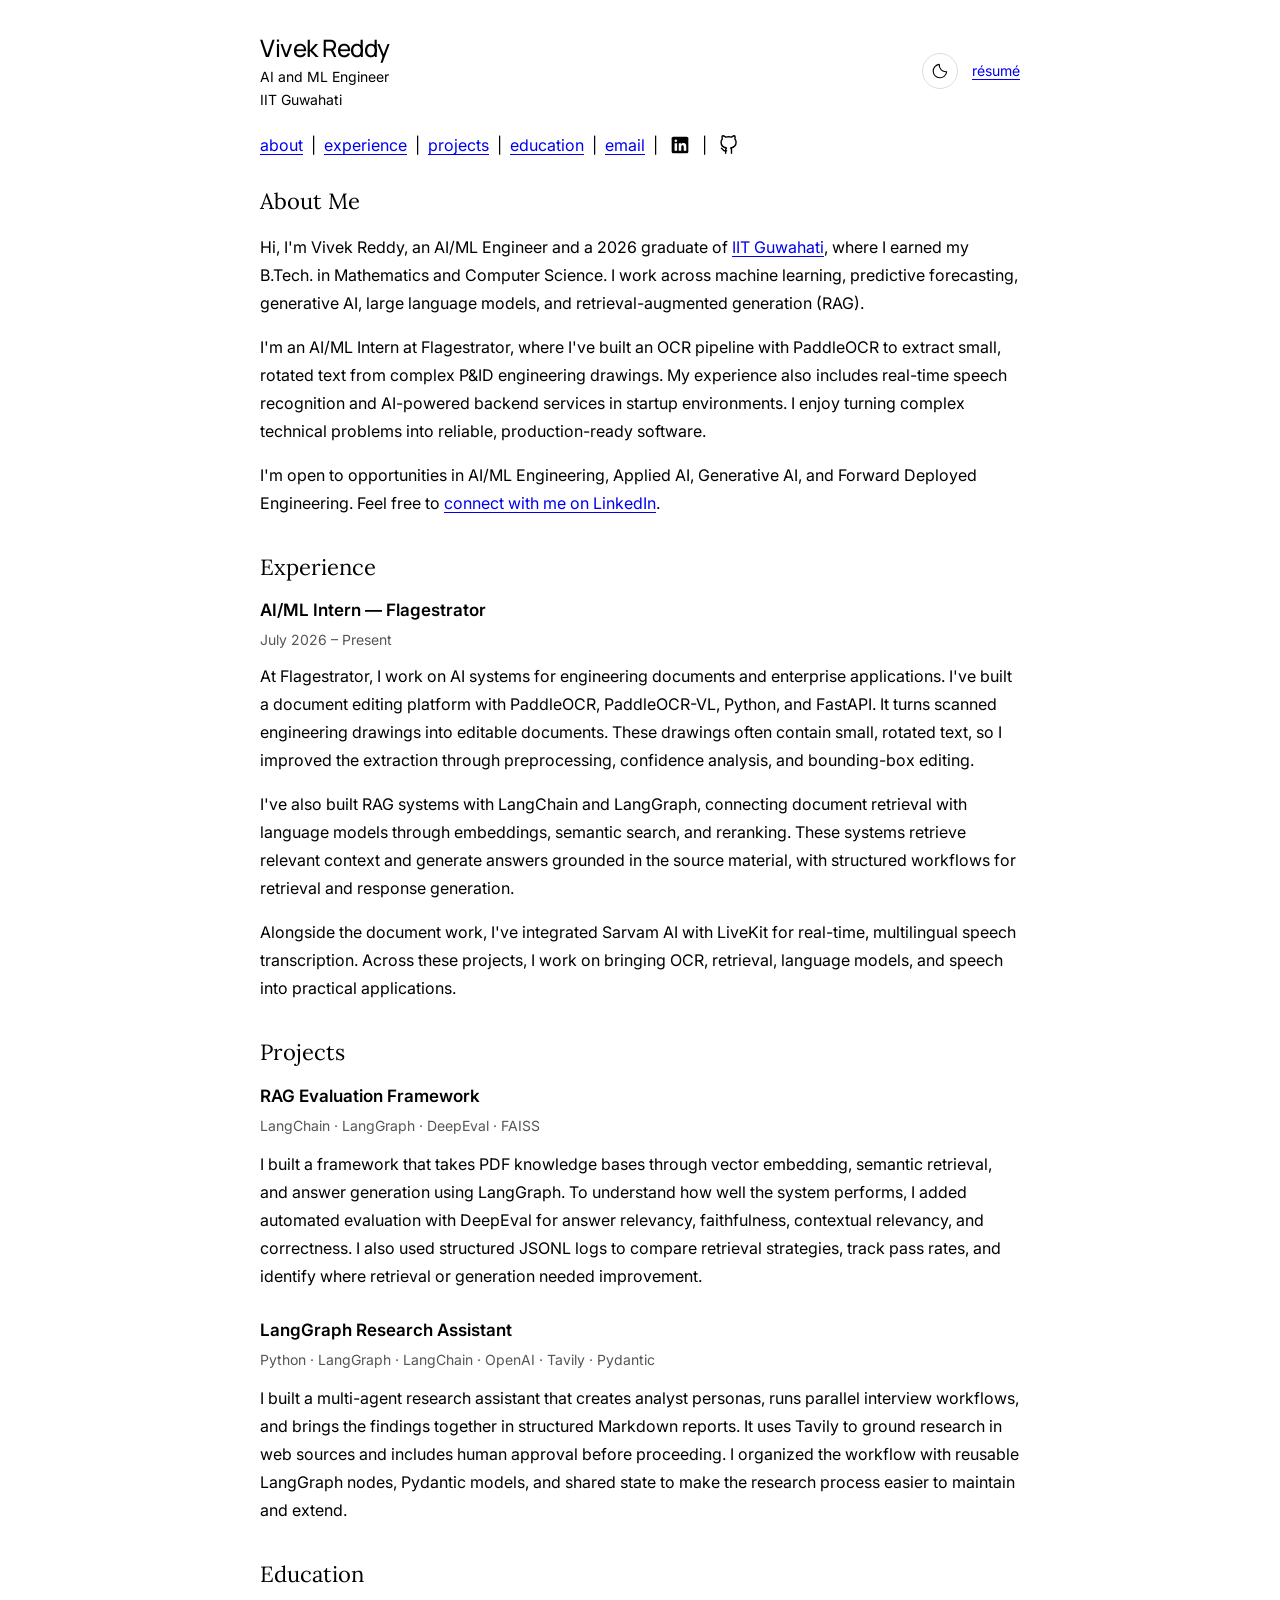
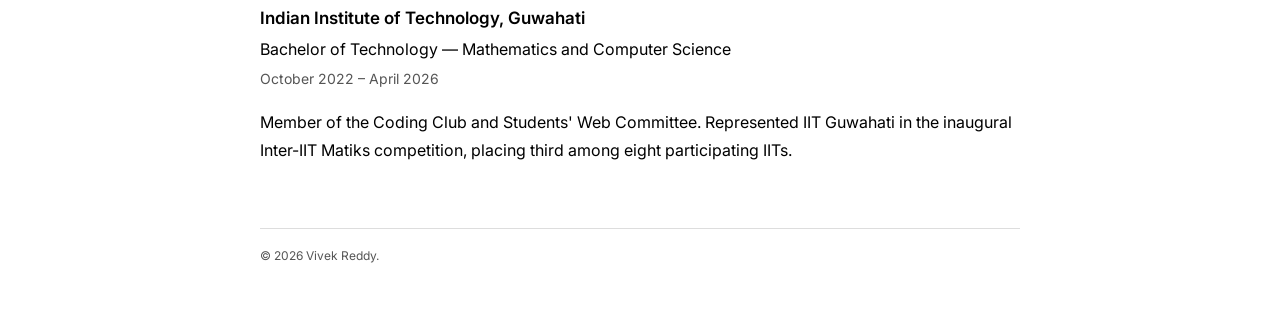
==== index.html @ bb05f0e2 "Publish Vivek Reddy portfolio" ====
<!DOCTYPE html>
<html lang="en">
<head>
  <meta charset="UTF-8" />
  <meta name="viewport" content="width=device-width, initial-scale=1.0" />
  <title>Vivek Reddy | AI and ML Engineer</title>
  <meta name="description" content="Vivek Reddy — AI/ML Engineer and IIT Guwahati graduate working on machine learning, generative AI, OCR, and AI-powered software." />
  <link rel="preconnect" href="https://fonts.googleapis.com" />
  <link rel="preconnect" href="https://fonts.gstatic.com" crossorigin />
  <link href="https://fonts.googleapis.com/css2?family=Inter:wght@400;500;600&family=Lora:wght@400&family=Manrope:wght@500&display=swap" rel="stylesheet" />
  <script src="theme.js?v=theme-2"></script>
  <link rel="stylesheet" href="profile.css?v=theme-2" />
</head>
<body>
  <header>
    <div class="profile">
      <div>
        <h1>Vivek Reddy</h1>
        <p class="role">AI and ML Engineer</p>
        <p class="role">IIT Guwahati</p>
      </div>
      <div class="header-actions">
        <button class="theme-toggle" type="button" aria-label="Switch to dark mode" hidden>
          <svg class="moon-icon" width="18" height="18" viewBox="0 0 24 24" fill="none" stroke="currentColor" stroke-width="1.5" stroke-linecap="round" stroke-linejoin="round" aria-hidden="true" focusable="false"><path d="M20.9 13A9 9 0 0 1 11 3.1 9 9 0 1 0 20.9 13Z" /></svg>
          <svg class="sun-icon" width="18" height="18" viewBox="0 0 24 24" fill="none" stroke="currentColor" stroke-width="1.5" stroke-linecap="round" aria-hidden="true" focusable="false"><circle cx="12" cy="12" r="4" /><path d="M12 2v2m0 16v2M2 12h2m16 0h2M5 5l1.5 1.5m11 11L19 19M5 19l1.5-1.5m11-11L19 5" /></svg>
        </button>
        <a class="resume-link" href="https://drive.google.com/file/d/1ZKZkrltONeVqQ4238UbZ5IHSVpFeZGAL/view?usp=sharing" target="_blank" rel="noopener noreferrer">résumé</a>
      </div>
    </div>
    <nav class="main-navigation" aria-label="Main navigation">
      <a href="#about">about</a>
      <span aria-hidden="true">|</span>
      <a href="#experience">experience</a>
      <span aria-hidden="true">|</span>
      <a href="#projects">projects</a>
      <span aria-hidden="true">|</span>
      <a href="#education">education</a>
      <span aria-hidden="true">|</span>
      <a href="mailto:vivekreddyiitg@gmail.com">email</a>
      <span aria-hidden="true">|</span>
      <a class="social-icon" href="https://www.linkedin.com/in/vivek-reddy-7050603a9/" aria-label="Vivek Reddy on LinkedIn" title="LinkedIn">
        <svg width="20" height="20" viewBox="0 0 24 24" fill="currentColor" aria-hidden="true" focusable="false">
          <rect x="2" y="2" width="20" height="20" rx="2" />
          <circle cx="7" cy="7" r="1.5" fill="white" />
          <path d="M5.5 10h3v9h-3zm5 0h2.8v1.3c.6-1 1.5-1.6 2.9-1.6 2.4 0 3.3 1.5 3.3 4V19h-3v-4.7c0-1.3-.4-2-1.5-2s-1.5.8-1.5 2V19h-3z" fill="white" />
        </svg>
      </a>
      <span aria-hidden="true">|</span>
      <a class="social-icon" href="https://github.com/vivekreddy049" aria-label="Vivek Reddy on GitHub" title="GitHub">
        <svg width="20" height="20" viewBox="0 0 24 24" fill="none" stroke="currentColor" stroke-width="1.7" stroke-linecap="round" stroke-linejoin="round" aria-hidden="true" focusable="false">
          <path d="M9 19c-4.3 1.4-4.3-2.5-6-3m12 6v-3.87a3.37 3.37 0 0 0-.94-2.61c3.14-.35 6.44-1.54 6.44-7A5.44 5.44 0 0 0 19 4.77 5.07 5.07 0 0 0 18.91 1S17.73.65 15 2.48a13.38 13.38 0 0 0-7 0C5.27.65 4.09 1 4.09 1A5.07 5.07 0 0 0 4 4.77a5.44 5.44 0 0 0-1.5 3.78c0 5.42 3.3 6.61 6.44 7A3.37 3.37 0 0 0 8 18.13V22" />
        </svg>
      </a>
    </nav>
  </header>

  <main>
    <section id="about" aria-label="About me">
      <h2>About Me</h2>
      <p>Hi, I'm Vivek Reddy, an AI/ML Engineer and a 2026 graduate of <a href="#education">IIT Guwahati</a>, where I earned my B.Tech. in Mathematics and Computer Science. I work across machine learning, predictive forecasting, generative AI, large language models, and retrieval-augmented generation (RAG).</p>
      <p>I'm an AI/ML Intern at Flagestrator, where I've built an OCR pipeline with PaddleOCR to extract small, rotated text from complex P&amp;ID engineering drawings. My experience also includes real-time speech recognition and AI-powered backend services in startup environments. I enjoy turning complex technical problems into reliable, production-ready software.</p>
      <p>I'm open to opportunities in AI/ML Engineering, Applied AI, Generative AI, and Forward Deployed Engineering. Feel free to <a href="https://www.linkedin.com/in/vivek-reddy-7050603a9/">connect with me on LinkedIn</a>.</p>
    </section>

    <section id="experience" aria-labelledby="experience-heading">
      <h2 id="experience-heading">Experience</h2>
      <article class="experience-entry">
        <h3>AI/ML Intern &mdash; Flagestrator</h3>
        <p class="entry-date">July 2026 &ndash; Present</p>
        <p>At Flagestrator, I work on AI systems for engineering documents and enterprise applications. I've built a document editing platform with PaddleOCR, PaddleOCR-VL, Python, and FastAPI. It turns scanned engineering drawings into editable documents. These drawings often contain small, rotated text, so I improved the extraction through preprocessing, confidence analysis, and bounding-box editing.</p>
        <p>I've also built RAG systems with LangChain and LangGraph, connecting document retrieval with language models through embeddings, semantic search, and reranking. These systems retrieve relevant context and generate answers grounded in the source material, with structured workflows for retrieval and response generation.</p>
        <p>Alongside the document work, I've integrated Sarvam AI with LiveKit for real-time, multilingual speech transcription. Across these projects, I work on bringing OCR, retrieval, language models, and speech into practical applications.</p>
      </article>
    </section>

    <section id="projects" aria-labelledby="projects-heading">
      <h2 id="projects-heading">Projects</h2>
      <article class="project-entry">
        <h3>RAG Evaluation Framework</h3>
        <p class="project-tools">LangChain &middot; LangGraph &middot; DeepEval &middot; FAISS</p>
        <p>I built a framework that takes PDF knowledge bases through vector embedding, semantic retrieval, and answer generation using LangGraph. To understand how well the system performs, I added automated evaluation with DeepEval for answer relevancy, faithfulness, contextual relevancy, and correctness. I also used structured JSONL logs to compare retrieval strategies, track pass rates, and identify where retrieval or generation needed improvement.</p>
      </article>
      <article class="project-entry">
        <h3>LangGraph Research Assistant</h3>
        <p class="project-tools">Python &middot; LangGraph &middot; LangChain &middot; OpenAI &middot; Tavily &middot; Pydantic</p>
        <p>I built a multi-agent research assistant that creates analyst personas, runs parallel interview workflows, and brings the findings together in structured Markdown reports. It uses Tavily to ground research in web sources and includes human approval before proceeding. I organized the workflow with reusable LangGraph nodes, Pydantic models, and shared state to make the research process easier to maintain and extend.</p>
      </article>
    </section>

    <section id="education" aria-labelledby="education-heading">
      <h2 id="education-heading">Education</h2>
      <h3>Indian Institute of Technology, Guwahati</h3>
      <p>Bachelor of Technology &mdash; Mathematics and Computer Science</p>
      <p class="entry-date">October 2022 &ndash; April 2026</p>
      <p>Member of the Coding Club and Students' Web Committee. Represented IIT Guwahati in the inaugural Inter-IIT Matiks competition, placing third among eight participating IITs.</p>
    </section>

  </main>

  <footer>
    <p>&copy; 2026 Vivek Reddy.</p>
  </footer>
</body>
</html>
---- profile.css ----
:root {
  color-scheme: light;
  --background: #ffffff;
  --text: #000000;
  --heading: #000000;
  --muted: #555555;
  --link: #0000ee;
  --surface: #ffffff;
  --border: #dddddd;
  --hover: #f0f1f3;
  --link-hover: #ffffcc;
  font-family: "Inter", Arial, Helvetica, sans-serif;
  color: var(--text);
  background: var(--background);
  -webkit-text-size-adjust: 100%;
  -webkit-font-smoothing: antialiased;
}

*,
*::before,
*::after {
  box-sizing: border-box;
}

html {
  scroll-behavior: smooth;
  scroll-padding-top: 2rem;
}

body {
  isolation: isolate;
  max-width: 800px;
  margin: 0 auto;
  padding: 32px 20px 48px;
  font-size: 16px;
  line-height: 1.75;
  overflow-wrap: break-word;
}

.profile {
  display: flex;
  flex-wrap: wrap;
  align-items: center;
  justify-content: space-between;
  gap: 16px 24px;
}

.resume-link {
  font-size: 14px;
  white-space: nowrap;
}

.header-actions {
  display: flex;
  align-items: center;
  flex-wrap: wrap;
  gap: 14px;
}

h1 {
  margin: 0 0 3px;
  color: var(--heading);
  font-family: "Manrope", "Inter", Arial, sans-serif;
  font-size: 24px;
  line-height: 1.3;
  font-weight: 500;
  letter-spacing: -0.5px;
}

p {
  margin: 0;
}

.role {
  font-size: 14px;
  line-height: 1.6;
}

.main-navigation {
  display: flex;
  flex-wrap: wrap;
  align-items: center;
  gap: 8px;
  margin-top: 20px;
}

.main-navigation .social-icon {
  display: inline-flex;
  align-items: center;
  justify-content: center;
  width: 28px;
  height: 28px;
  border-radius: 4px;
  color: var(--text);
  text-decoration: none;
}

.main-navigation .social-icon:hover {
  background: var(--hover);
}

.social-icon svg {
  display: block;
  flex-shrink: 0;
}

@media (pointer: coarse) {
  .main-navigation .social-icon {
    width: 44px;
    height: 44px;
  }
}

main {
  margin-top: 28px;
}

section + section {
  margin-top: 36px;
}

section > p + p,
.experience-entry > p:not(.entry-date) + p {
  margin-top: 16px;
}

.experience-entry + .experience-entry {
  margin-top: 24px;
}

.project-entry + .project-entry {
  margin-top: 28px;
}

.project-tools {
  margin: 4px 0 12px;
  color: var(--muted);
  font-size: 14px;
}

h3 {
  margin: 0 0 4px;
  font-size: 17px;
  line-height: 1.5;
  font-weight: 600;
}

.entry-date {
  margin: 4px 0 10px;
  color: var(--muted);
  font-size: 14px;
}

section > p.entry-date {
  margin-top: 4px;
}

h2 {
  margin: 0 0 16px;
  color: var(--heading);
  font-family: "Lora", Georgia, "Times New Roman", serif;
  font-size: 22px;
  line-height: 1.35;
  font-weight: 400;
}

.emphasis {
  color: var(--heading);
}

a {
  color: var(--link);
  text-decoration-color: currentColor;
  text-decoration-thickness: 1px;
  text-underline-offset: 3px;
  transition: text-decoration-color 150ms ease;
}

a:hover {
  background: var(--link-hover);
}

a:focus-visible {
  outline: 2px solid var(--heading);
  outline-offset: 4px;
  border-radius: 2px;
}

footer {
  margin-top: 64px;
  padding-top: 16px;
  border-top: 1px solid var(--border);
  font-size: 12px;
  line-height: 1.8;
}

footer p,
footer p a {
  color: var(--muted);
}

@media (max-width: 600px) {
  body {
    padding: 24px 20px 32px;
  }
}

@media (max-width: 420px) {
  body {
    padding-top: 24px;
    font-size: 16px;
  }

  h1 {
    font-size: 24px;
  }

}

@media (prefers-reduced-motion: reduce) {
  html {
    scroll-behavior: auto;
  }

  a {
    transition: none;
  }
}

:root[data-theme="dark"] {
  color-scheme: dark;
  --background: #161a22;
  --text: #e3e7ee;
  --heading: #f2f4f8;
  --muted: #a8b0bd;
  --link: #9cbcff;
  --surface: #202631;
  --border: #39414f;
  --hover: #2b3340;
  --link-hover: #29364b;
}

html, body, h1, h2, h3, p, a, footer, .theme-toggle {
  transition: background-color 350ms ease, color 350ms ease, border-color 350ms ease;
}

.theme-toggle {
  display: inline-flex;
  align-items: center;
  justify-content: center;
  width: 36px;
  height: 36px;
  padding: 7px;
  border: 1px solid var(--border);
  border-radius: 50%;
  background: var(--surface);
  color: var(--text);
  cursor: pointer;
}
.theme-toggle[hidden], .sun-icon { display: none; }
.theme-toggle:hover { background: var(--hover); }
.theme-toggle:focus-visible { outline: 2px solid var(--link); outline-offset: 4px; }
[data-theme="dark"] .moon-icon { display: none; }
[data-theme="dark"] .sun-icon { display: block; }
.social-icon svg [fill="white"] { fill: var(--background); }
@media (prefers-reduced-motion: reduce) {
  *, *::before, *::after { transition: none !important; }
}
@media print {
  .theme-toggle { display: none !important; }
  :root[data-theme="dark"] { --background: #fff; --text: #000; --heading: #000; --muted: #555; --link: #0000ee; }
}
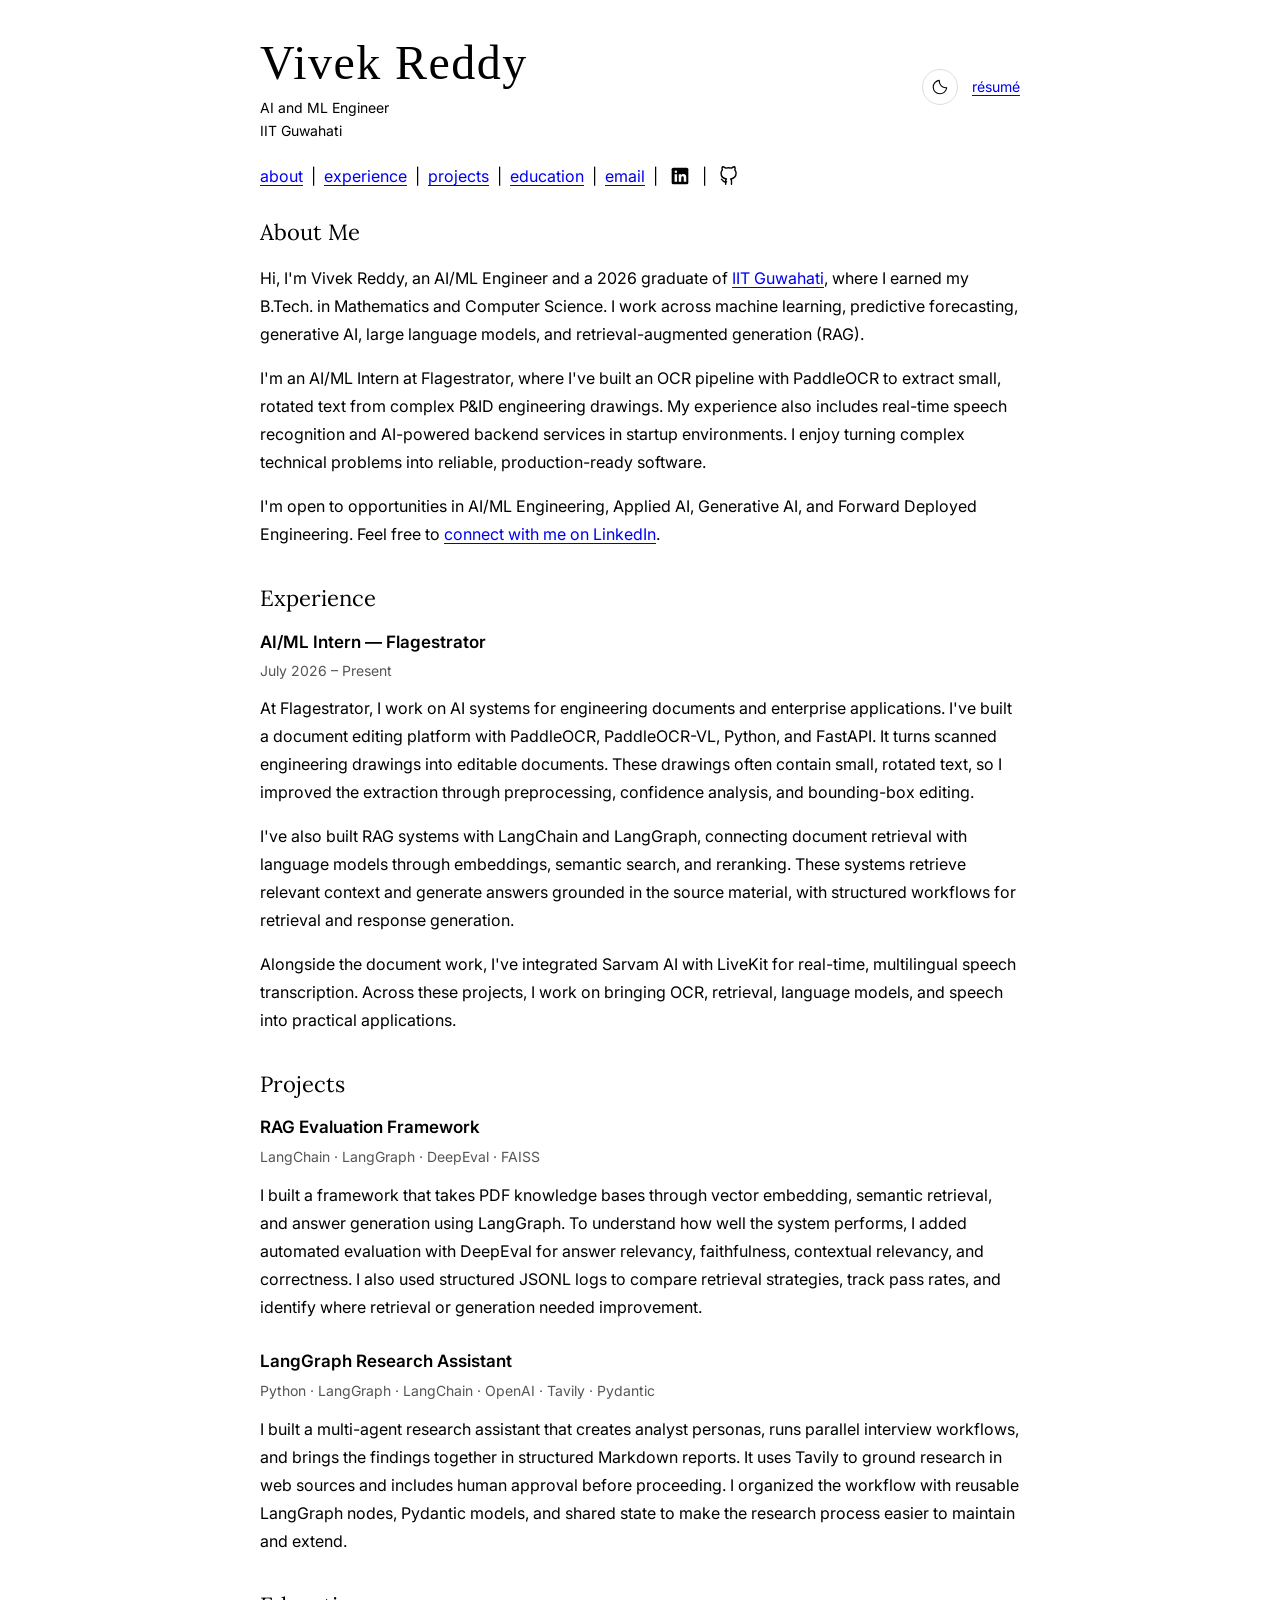
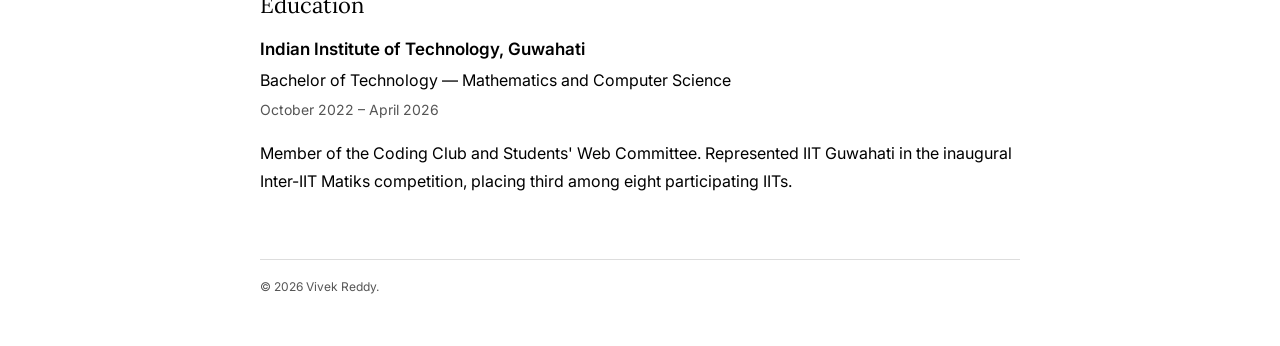
==== commit fcde6fb9: "Use IM Fell English SC for portfolio name" ====
--- a/index.html
+++ b/index.html
@@ -7,9 +7,9 @@
   <meta name="description" content="Vivek Reddy — AI/ML Engineer and IIT Guwahati graduate working on machine learning, generative AI, OCR, and AI-powered software." />
   <link rel="preconnect" href="https://fonts.googleapis.com" />
   <link rel="preconnect" href="https://fonts.gstatic.com" crossorigin />
-  <link href="https://fonts.googleapis.com/css2?family=Inter:wght@400;500;600&family=Lora:wght@400&family=Manrope:wght@500&display=swap" rel="stylesheet" />
+  <link href="https://fonts.googleapis.com/css2?family=IM+Fell+English+SC&family=Inter:wght@400;500;600&family=Lora:wght@400&display=swap" rel="stylesheet" />
   <script src="theme.js?v=theme-2"></script>
-  <link rel="stylesheet" href="profile.css?v=theme-2" />
+  <link rel="stylesheet" href="profile.css?v=name-font-1" />
 </head>
 <body>
   <header>
--- a/profile.css
+++ b/profile.css
@@ -60,11 +60,11 @@
 h1 {
   margin: 0 0 3px;
   color: var(--heading);
-  font-family: "Manrope", "Inter", Arial, sans-serif;
-  font-size: 24px;
+  font-family: "IM Fell English SC", "IM Fell English", Garamond, serif;
+  font-size: clamp(38px, 6vw, 48px);
   line-height: 1.3;
-  font-weight: 500;
-  letter-spacing: -0.5px;
+  font-weight: 400;
+  letter-spacing: 0.03em;
 }
 
 p {
@@ -212,7 +212,7 @@
   }
 
   h1 {
-    font-size: 24px;
+    font-size: 38px;
   }
 
 }
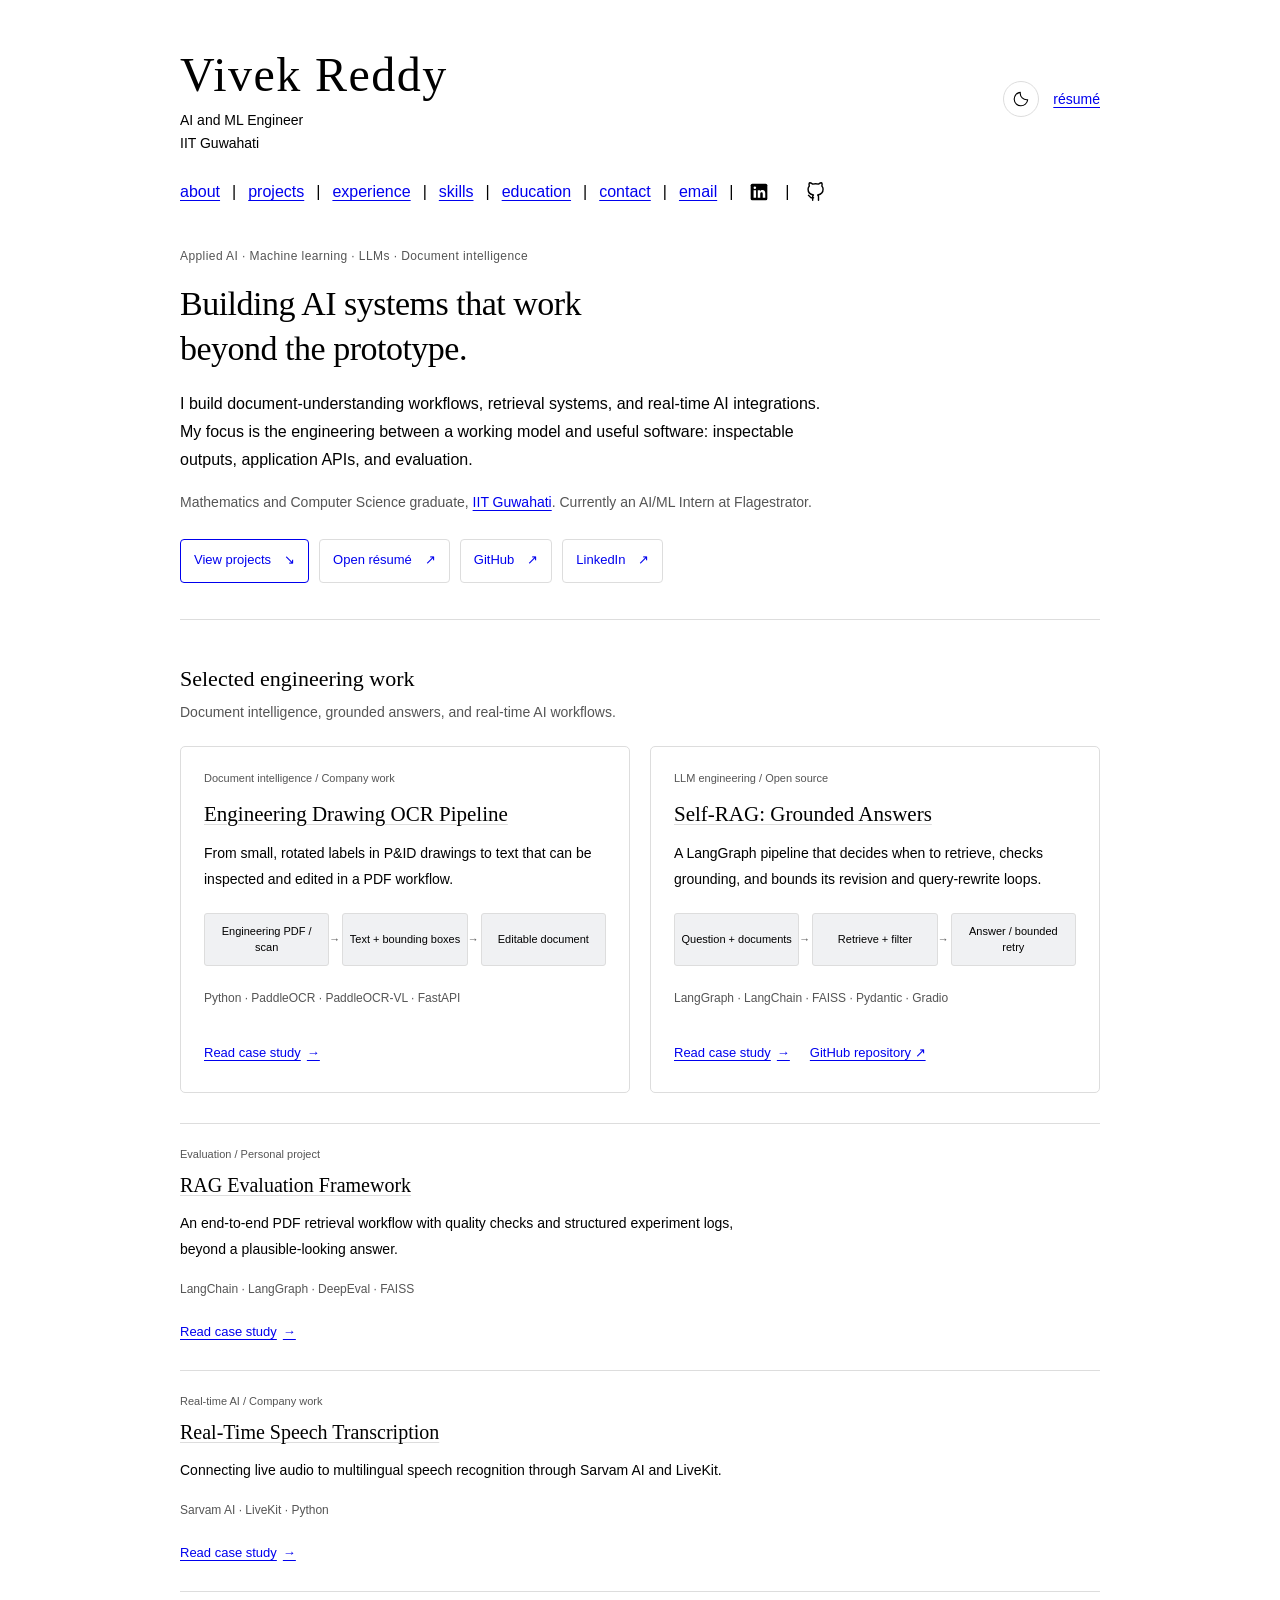
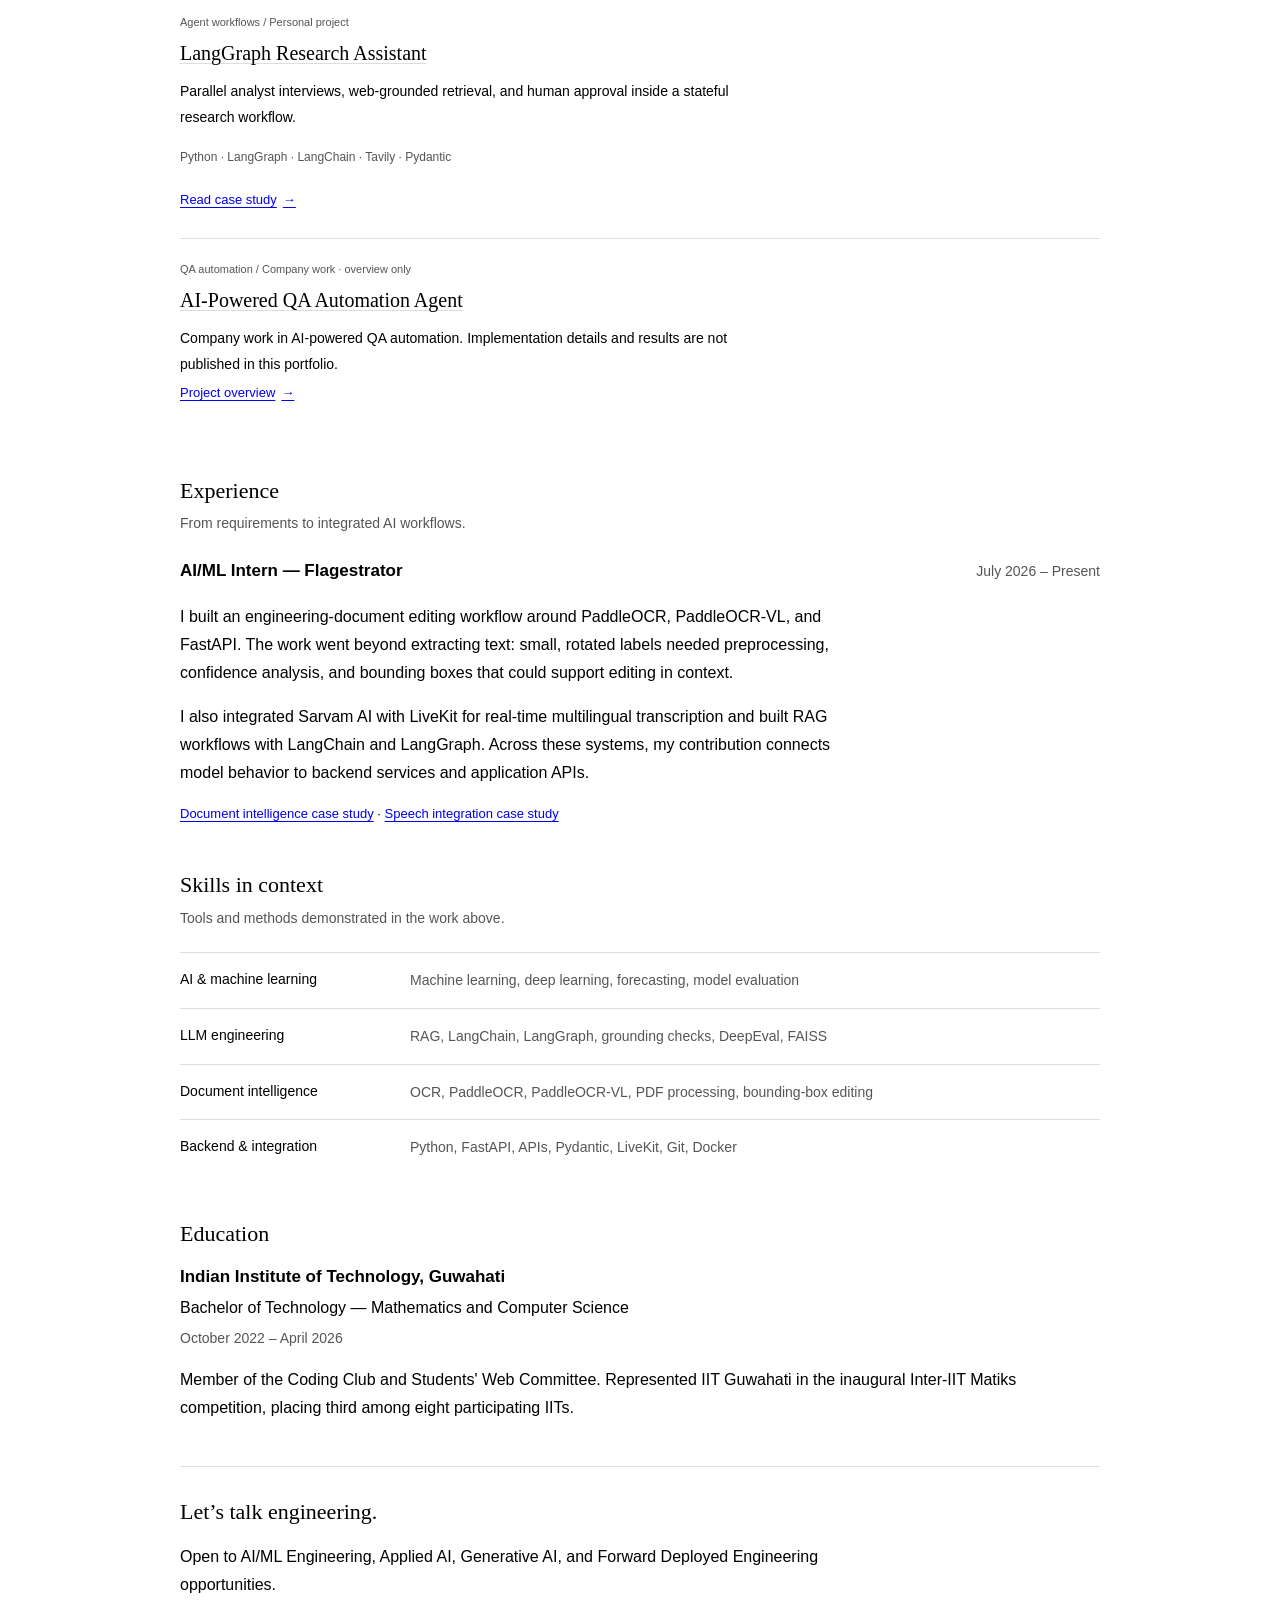
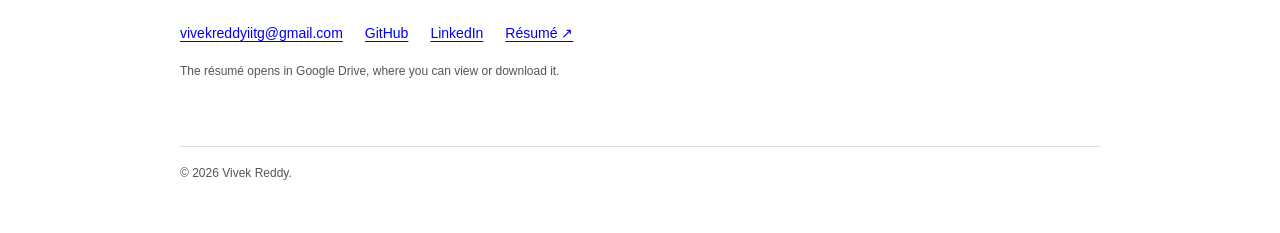
==== commit 9a2e6478: "Refine portfolio with evidence-based project case studies" ====
--- a/index.html
+++ b/index.html
@@ -2,16 +2,30 @@
 <html lang="en">
 <head>
   <meta charset="UTF-8" />
+  <link rel="canonical" href="https://v1vekreddy.github.io/" />
+  <meta property="og:type" content="website" />
+  <meta property="og:title" content="Vivek Reddy | Applied AI &amp; ML Engineer" />
+  <meta property="og:description" content="Engineering document intelligence, grounded LLM workflows, and real-time AI integrations. IIT Guwahati." />
+  <meta property="og:url" content="https://v1vekreddy.github.io/" />
+  <meta property="og:image" content="https://v1vekreddy.github.io/assets/social-preview.png" />
+  <meta property="og:image:width" content="1200" />
+  <meta property="og:image:height" content="630" />
+  <meta property="og:image:alt" content="Vivek Reddy — AI and ML Engineer, IIT Guwahati" />
+  <meta name="twitter:card" content="summary_large_image" />
+  <meta name="twitter:title" content="Vivek Reddy | Applied AI &amp; ML Engineer" />
+  <meta name="twitter:description" content="Document intelligence, grounded LLM workflows, and real-time AI integrations." />
+  <meta name="twitter:image" content="https://v1vekreddy.github.io/assets/social-preview.png" />
+  <link rel="icon" href="assets/favicon.svg" type="image/svg+xml" />
+  <script type="application/ld+json">{"@context":"https://schema.org","@type":"Person","name":"Vivek Reddy","url":"https://v1vekreddy.github.io/","jobTitle":"AI/ML Engineer","alumniOf":{"@type":"CollegeOrUniversity","name":"Indian Institute of Technology Guwahati"},"sameAs":["https://github.com/v1vekreddy","https://www.linkedin.com/in/vivek-reddy-7050603a9/"]}</script>
   <meta name="viewport" content="width=device-width, initial-scale=1.0" />
   <title>Vivek Reddy | AI and ML Engineer</title>
   <meta name="description" content="Vivek Reddy — AI/ML Engineer and IIT Guwahati graduate working on machine learning, generative AI, OCR, and AI-powered software." />
-  <link rel="preconnect" href="https://fonts.googleapis.com" />
-  <link rel="preconnect" href="https://fonts.gstatic.com" crossorigin />
-  <link href="https://fonts.googleapis.com/css2?family=IM+Fell+English+SC&family=Inter:wght@400;500;600&family=Lora:wght@400&display=swap" rel="stylesheet" />
+  <link rel="preload" href="assets/fonts/name.woff2" as="font" type="font/woff2" crossorigin />
   <script src="theme.js?v=theme-2"></script>
-  <link rel="stylesheet" href="profile.css?v=name-font-1" />
+  <link rel="stylesheet" href="profile.css?v=portfolio-20261112" />
 </head>
 <body>
+  <a class="skip-link" href="#main-content">Skip to content</a>
   <header>
     <div class="profile">
       <div>
@@ -30,11 +44,15 @@
     <nav class="main-navigation" aria-label="Main navigation">
       <a href="#about">about</a>
       <span aria-hidden="true">|</span>
+      <a href="#projects">projects</a>
+      <span aria-hidden="true">|</span>
       <a href="#experience">experience</a>
       <span aria-hidden="true">|</span>
-      <a href="#projects">projects</a>
+      <a href="#skills">skills</a>
       <span aria-hidden="true">|</span>
       <a href="#education">education</a>
+      <span aria-hidden="true">|</span>
+      <a href="#contact">contact</a>
       <span aria-hidden="true">|</span>
       <a href="mailto:vivekreddyiitg@gmail.com">email</a>
       <span aria-hidden="true">|</span>
@@ -46,7 +64,7 @@
         </svg>
       </a>
       <span aria-hidden="true">|</span>
-      <a class="social-icon" href="https://github.com/vivekreddy049" aria-label="Vivek Reddy on GitHub" title="GitHub">
+      <a class="social-icon" href="https://github.com/v1vekreddy" aria-label="Vivek Reddy on GitHub" title="GitHub">
         <svg width="20" height="20" viewBox="0 0 24 24" fill="none" stroke="currentColor" stroke-width="1.7" stroke-linecap="round" stroke-linejoin="round" aria-hidden="true" focusable="false">
           <path d="M9 19c-4.3 1.4-4.3-2.5-6-3m12 6v-3.87a3.37 3.37 0 0 0-.94-2.61c3.14-.35 6.44-1.54 6.44-7A5.44 5.44 0 0 0 19 4.77 5.07 5.07 0 0 0 18.91 1S17.73.65 15 2.48a13.38 13.38 0 0 0-7 0C5.27.65 4.09 1 4.09 1A5.07 5.07 0 0 0 4 4.77a5.44 5.44 0 0 0-1.5 3.78c0 5.42 3.3 6.61 6.44 7A3.37 3.37 0 0 0 8 18.13V22" />
         </svg>
@@ -54,37 +72,90 @@
     </nav>
   </header>
 
-  <main>
-    <section id="about" aria-label="About me">
-      <h2>About Me</h2>
-      <p>Hi, I'm Vivek Reddy, an AI/ML Engineer and a 2026 graduate of <a href="#education">IIT Guwahati</a>, where I earned my B.Tech. in Mathematics and Computer Science. I work across machine learning, predictive forecasting, generative AI, large language models, and retrieval-augmented generation (RAG).</p>
-      <p>I'm an AI/ML Intern at Flagestrator, where I've built an OCR pipeline with PaddleOCR to extract small, rotated text from complex P&amp;ID engineering drawings. My experience also includes real-time speech recognition and AI-powered backend services in startup environments. I enjoy turning complex technical problems into reliable, production-ready software.</p>
-      <p>I'm open to opportunities in AI/ML Engineering, Applied AI, Generative AI, and Forward Deployed Engineering. Feel free to <a href="https://www.linkedin.com/in/vivek-reddy-7050603a9/">connect with me on LinkedIn</a>.</p>
+  <main id="main-content" tabindex="-1">
+    <section id="about" class="hero-intro" aria-labelledby="intro-heading">
+      <p class="eyebrow">Applied AI · Machine learning · LLMs · Document intelligence</p>
+      <h2 id="intro-heading">Building AI systems that work beyond the prototype.</h2>
+      <p class="intro-lead">I build document-understanding workflows, retrieval systems, and real-time AI integrations. My focus is the engineering between a working model and useful software: inspectable outputs, application APIs, and evaluation.</p>
+      <p class="intro-background">Mathematics and Computer Science graduate, <a href="#education">IIT Guwahati</a>. Currently an AI/ML Intern at Flagestrator.</p>
+      <div class="hero-actions" aria-label="Explore my work and background">
+        <a class="action-link primary-action" href="#projects">View projects <span aria-hidden="true">↘</span></a>
+        <a class="action-link" href="https://drive.google.com/file/d/1ZKZkrltONeVqQ4238UbZ5IHSVpFeZGAL/view?usp=sharing" target="_blank" rel="noopener noreferrer">Open résumé <span aria-hidden="true">↗</span></a>
+        <a class="action-link" href="https://github.com/v1vekreddy" target="_blank" rel="noopener noreferrer">GitHub <span aria-hidden="true">↗</span></a>
+        <a class="action-link" href="https://www.linkedin.com/in/vivek-reddy-7050603a9/" target="_blank" rel="noopener noreferrer">LinkedIn <span aria-hidden="true">↗</span></a>
+      </div>
     </section>
 
+    <!-- PROJECTS_START -->
+    <section id="projects" aria-labelledby="projects-heading">
+      <div class="section-heading"><h2 id="projects-heading">Selected engineering work</h2><p>Document intelligence, grounded answers, and real-time AI workflows.</p></div>
+      <div class="featured-grid"><article class="project-entry featured-project">
+      <p class="project-meta">Document intelligence<span aria-hidden="true"> / </span><span>Company work</span></p>
+      <h3><a href="projects/engineering-drawing-ocr/">Engineering Drawing OCR Pipeline</a></h3>
+      <p class="project-summary">From small, rotated labels in P&amp;ID drawings to text that can be inspected and edited in a PDF workflow.</p>
+      <ol class="architecture-flow compact-flow" aria-label="Workflow architecture"><li><span>Engineering PDF / scan</span></li><li><span>Text + bounding boxes</span></li><li><span>Editable document</span></li></ol>
+      <p class="project-tools">Python · PaddleOCR · PaddleOCR-VL · FastAPI</p>
+      <div class="project-links"><a href="projects/engineering-drawing-ocr/">Read case study <span aria-hidden="true">→</span></a></div>
+    </article><article class="project-entry featured-project">
+      <p class="project-meta">LLM engineering<span aria-hidden="true"> / </span><span>Open source</span></p>
+      <h3><a href="projects/self-rag/">Self-RAG: Grounded Answers</a></h3>
+      <p class="project-summary">A LangGraph pipeline that decides when to retrieve, checks grounding, and bounds its revision and query-rewrite loops.</p>
+      <ol class="architecture-flow compact-flow" aria-label="Workflow architecture"><li><span>Question + documents</span></li><li><span>Retrieve + filter</span></li><li><span>Answer / bounded retry</span></li></ol>
+      <p class="project-tools">LangGraph · LangChain · FAISS · Pydantic · Gradio</p>
+      <div class="project-links"><a href="projects/self-rag/">Read case study <span aria-hidden="true">→</span></a><a href="https://github.com/v1vekreddy/self-rag" target="_blank" rel="noopener noreferrer">GitHub repository ↗</a></div>
+    </article></div>
+      <div class="project-list"><article class="project-entry project-row">
+      <p class="project-meta">Evaluation<span aria-hidden="true"> / </span><span>Personal project</span></p>
+      <h3><a href="projects/rag-evaluation/">RAG Evaluation Framework</a></h3>
+      <p class="project-summary">An end-to-end PDF retrieval workflow with quality checks and structured experiment logs, beyond a plausible-looking answer.</p>
+
+      <p class="project-tools">LangChain · LangGraph · DeepEval · FAISS</p>
+      <div class="project-links"><a href="projects/rag-evaluation/">Read case study <span aria-hidden="true">→</span></a></div>
+    </article><article class="project-entry project-row">
+      <p class="project-meta">Real-time AI<span aria-hidden="true"> / </span><span>Company work</span></p>
+      <h3><a href="projects/realtime-transcription/">Real-Time Speech Transcription</a></h3>
+      <p class="project-summary">Connecting live audio to multilingual speech recognition through Sarvam AI and LiveKit.</p>
+
+      <p class="project-tools">Sarvam AI · LiveKit · Python</p>
+      <div class="project-links"><a href="projects/realtime-transcription/">Read case study <span aria-hidden="true">→</span></a></div>
+    </article><article class="project-entry project-row">
+      <p class="project-meta">Agent workflows<span aria-hidden="true"> / </span><span>Personal project</span></p>
+      <h3><a href="projects/langgraph-research/">LangGraph Research Assistant</a></h3>
+      <p class="project-summary">Parallel analyst interviews, web-grounded retrieval, and human approval inside a stateful research workflow.</p>
+
+      <p class="project-tools">Python · LangGraph · LangChain · Tavily · Pydantic</p>
+      <div class="project-links"><a href="projects/langgraph-research/">Read case study <span aria-hidden="true">→</span></a></div>
+    </article><article class="project-entry project-row">
+      <p class="project-meta">QA automation<span aria-hidden="true"> / </span><span>Company work · overview only</span></p>
+      <h3><a href="projects/qa-automation/">AI-Powered QA Automation Agent</a></h3>
+      <p class="project-summary">Company work in AI-powered QA automation. Implementation details and results are not published in this portfolio.</p>
+
+
+      <div class="project-links"><a href="projects/qa-automation/">Project overview <span aria-hidden="true">→</span></a></div>
+    </article></div>
+    </section>
+    <!-- PROJECTS_END -->
+
     <section id="experience" aria-labelledby="experience-heading">
-      <h2 id="experience-heading">Experience</h2>
+      <div class="section-heading"><h2 id="experience-heading">Experience</h2><p>From requirements to integrated AI workflows.</p></div>
       <article class="experience-entry">
-        <h3>AI/ML Intern &mdash; Flagestrator</h3>
-        <p class="entry-date">July 2026 &ndash; Present</p>
-        <p>At Flagestrator, I work on AI systems for engineering documents and enterprise applications. I've built a document editing platform with PaddleOCR, PaddleOCR-VL, Python, and FastAPI. It turns scanned engineering drawings into editable documents. These drawings often contain small, rotated text, so I improved the extraction through preprocessing, confidence analysis, and bounding-box editing.</p>
-        <p>I've also built RAG systems with LangChain and LangGraph, connecting document retrieval with language models through embeddings, semantic search, and reranking. These systems retrieve relevant context and generate answers grounded in the source material, with structured workflows for retrieval and response generation.</p>
-        <p>Alongside the document work, I've integrated Sarvam AI with LiveKit for real-time, multilingual speech transcription. Across these projects, I work on bringing OCR, retrieval, language models, and speech into practical applications.</p>
+        <div class="experience-heading"><h3>AI/ML Intern — Flagestrator</h3><p class="entry-date">July 2026 – Present</p></div>
+        <p>I built an engineering-document editing workflow around PaddleOCR, PaddleOCR-VL, and FastAPI. The work went beyond extracting text: small, rotated labels needed preprocessing, confidence analysis, and bounding boxes that could support editing in context.</p>
+        <p>I also integrated Sarvam AI with LiveKit for real-time multilingual transcription and built RAG workflows with LangChain and LangGraph. Across these systems, my contribution connects model behavior to backend services and application APIs.</p>
+        <p class="experience-evidence"><a href="projects/engineering-drawing-ocr/">Document intelligence case study</a><span aria-hidden="true"> · </span><a href="projects/realtime-transcription/">Speech integration case study</a></p>
       </article>
     </section>
 
-    <section id="projects" aria-labelledby="projects-heading">
-      <h2 id="projects-heading">Projects</h2>
-      <article class="project-entry">
-        <h3>RAG Evaluation Framework</h3>
-        <p class="project-tools">LangChain &middot; LangGraph &middot; DeepEval &middot; FAISS</p>
-        <p>I built a framework that takes PDF knowledge bases through vector embedding, semantic retrieval, and answer generation using LangGraph. To understand how well the system performs, I added automated evaluation with DeepEval for answer relevancy, faithfulness, contextual relevancy, and correctness. I also used structured JSONL logs to compare retrieval strategies, track pass rates, and identify where retrieval or generation needed improvement.</p>
-      </article>
-      <article class="project-entry">
-        <h3>LangGraph Research Assistant</h3>
-        <p class="project-tools">Python &middot; LangGraph &middot; LangChain &middot; OpenAI &middot; Tavily &middot; Pydantic</p>
-        <p>I built a multi-agent research assistant that creates analyst personas, runs parallel interview workflows, and brings the findings together in structured Markdown reports. It uses Tavily to ground research in web sources and includes human approval before proceeding. I organized the workflow with reusable LangGraph nodes, Pydantic models, and shared state to make the research process easier to maintain and extend.</p>
-      </article>
+
+
+    <section id="skills" aria-labelledby="skills-heading">
+      <div class="section-heading"><h2 id="skills-heading">Skills in context</h2><p>Tools and methods demonstrated in the work above.</p></div>
+      <dl class="skills-list">
+        <div><dt>AI &amp; machine learning</dt><dd>Machine learning, deep learning, forecasting, model evaluation</dd></div>
+        <div><dt>LLM engineering</dt><dd>RAG, LangChain, LangGraph, grounding checks, DeepEval, FAISS</dd></div>
+        <div><dt>Document intelligence</dt><dd>OCR, PaddleOCR, PaddleOCR-VL, PDF processing, bounding-box editing</dd></div>
+        <div><dt>Backend &amp; integration</dt><dd>Python, FastAPI, APIs, Pydantic, LiveKit, Git, Docker</dd></div>
+      </dl>
     </section>
 
     <section id="education" aria-labelledby="education-heading">
@@ -95,6 +166,12 @@
       <p>Member of the Coding Club and Students' Web Committee. Represented IIT Guwahati in the inaugural Inter-IIT Matiks competition, placing third among eight participating IITs.</p>
     </section>
 
+    <section id="contact" class="contact-section" aria-labelledby="contact-heading">
+      <h2 id="contact-heading">Let’s talk engineering.</h2>
+      <p>Open to AI/ML Engineering, Applied AI, Generative AI, and Forward Deployed Engineering opportunities.</p>
+      <div class="contact-links"><a href="mailto:vivekreddyiitg@gmail.com">vivekreddyiitg@gmail.com</a><a href="https://github.com/v1vekreddy">GitHub</a><a href="https://www.linkedin.com/in/vivek-reddy-7050603a9/">LinkedIn</a><a href="https://drive.google.com/file/d/1ZKZkrltONeVqQ4238UbZ5IHSVpFeZGAL/view?usp=sharing" target="_blank" rel="noopener noreferrer">Résumé ↗</a></div>
+      <p class="small-note">The résumé opens in Google Drive, where you can view or download it.</p>
+    </section>
   </main>
 
   <footer>
--- a/profile.css
+++ b/profile.css
@@ -1,3 +1,7 @@
+@font-face { font-family: "IM Fell English SC"; src: url("assets/fonts/name.woff2") format("woff2"); font-weight: 400; font-style: normal; font-display: swap; }
+@font-face { font-family: "Inter"; src: url("assets/fonts/body.woff2") format("woff2"); font-weight: 400 600; font-style: normal; font-display: swap; }
+@font-face { font-family: "Lora"; src: url("assets/fonts/heading.woff2") format("woff2"); font-weight: 400; font-style: normal; font-display: swap; }
+
 :root {
   color-scheme: light;
   --background: #ffffff;
@@ -270,3 +274,100 @@
   .theme-toggle { display: none !important; }
   :root[data-theme="dark"] { --background: #fff; --text: #000; --heading: #000; --muted: #555; --link: #0000ee; }
 }
+
+/* Portfolio refinements: reuse the original palette, typography, and theme. */
+body { max-width: 960px; padding-top: 44px; line-height: 1.75; }
+.main-navigation { gap: 8px 12px; }
+.main-navigation > a { min-height: 36px; display: inline-flex; align-items: center; }
+.skip-link { position: fixed; top: 12px; left: 12px; z-index: 20; padding: 8px 14px; background: var(--background); border: 1px solid var(--border); transform: translateY(-180%); }
+.skip-link:focus { transform: translateY(0); }
+main:focus { outline: none; }
+.hero-intro { margin-top: 36px; padding-bottom: 36px; border-bottom: 1px solid var(--border); }
+.eyebrow { color: var(--muted); font-size: 12px; line-height: 1.7; letter-spacing: .035em; }
+.hero-intro h2 { margin: 14px 0 18px; font-size: clamp(26px, 3.2vw, 34px); line-height: 1.35; max-width: 25ch; letter-spacing: -.5px; }
+.intro-lead { max-width: 72ch; color: var(--text); }
+.intro-background { font-size: 14px; color: var(--muted); }
+.hero-actions { display: flex; flex-wrap: wrap; gap: 10px; margin-top: 24px; }
+.action-link { display: inline-flex; align-items: center; justify-content: center; gap: 13px; padding: 8px 13px; min-height: 44px; font-size: 13px; border: 1px solid var(--border); border-radius: 4px; background: var(--surface); text-decoration: none; }
+.primary-action { border-color: var(--link); }
+.action-link:hover { background: var(--hover); }
+main > section + section { margin-top: 44px; }
+.section-heading { margin-bottom: 22px; }
+.section-heading h2 { margin-bottom: 6px; }
+.section-heading > p { color: var(--muted); font-size: 14px; }
+.featured-grid { display: grid; grid-template-columns: repeat(2, minmax(0, 1fr)); gap: 20px; }
+.featured-project { border: 1px solid var(--border); padding: 23px; border-radius: 5px; background: var(--surface); display: flex; flex-direction: column; min-width: 0; transition: border-color 180ms ease, transform 180ms ease; }
+.featured-project:hover { border-color: var(--link); transform: translateY(-2px); }
+.featured-grid .project-entry + .project-entry { margin-top: 0; }
+.project-meta { color: var(--muted); font-size: 11px; line-height: 1.6; margin-bottom: 12px; }
+.project-meta > span:last-child { white-space: normal; }
+.project-entry h3 { font-family: "Lora", Georgia, serif; font-weight: 400; font-size: 21px; line-height: 1.4; margin-bottom: 12px; }
+.project-entry h3 a { color: var(--heading); text-decoration-color: var(--border); }
+.project-entry h3 a:hover { text-decoration-color: var(--link); background: none; }
+.project-summary { font-size: 14px; line-height: 1.85; }
+.project-entry .project-tools { font-size: 12px; margin: 16px 0; line-height: 1.8; }
+.project-links { display: flex; flex-wrap: wrap; gap: 10px 20px; font-size: 13px; margin-top: auto; padding-top: 12px; }
+.project-links a { min-height: 32px; display: inline-flex; align-items: center; gap: 6px; }
+.project-list { margin-top: 30px; }
+.project-row { padding: 22px 0; border-top: 1px solid var(--border); }
+.project-list .project-entry + .project-entry { margin-top: 0; }
+.project-row h3 { font-size: 20px; }
+.project-row .project-summary { max-width: 74ch; }
+.project-row .project-meta { margin-bottom: 7px; }
+.project-row .project-links { padding-top: 0; }
+.architecture-flow { list-style: none; padding: 0; margin: 25px 0; display: flex; align-items: stretch; gap: 17px; flex-wrap: wrap; }
+.architecture-flow li { position: relative; display: flex; align-items: center; justify-content: center; text-align: center; flex: 1 1 110px; padding: 10px 8px; border: 1px solid var(--border); border-radius: 3px; background: var(--hover); font-size: 12px; line-height: 1.5; min-width: 0; }
+.architecture-flow li:not(:last-child)::after { content: '→'; position: absolute; right: -15px; color: var(--muted); }
+.compact-flow { margin: 20px 0 6px; gap: 13px; }
+.compact-flow li { font-size: 11px; flex: 1 1 65px; padding: 9px 5px; }
+.compact-flow li:not(:last-child)::after { right: -12px; }
+.experience-heading { display: flex; justify-content: space-between; align-items: baseline; flex-wrap: wrap; gap: 4px 20px; margin-bottom: 16px; }
+.experience-heading .entry-date { margin: 0; }
+.experience-entry > p { max-width: 74ch; }
+.experience-evidence { font-size: 13px; }
+.skills-list { margin: 0; }
+.skills-list > div { display: grid; grid-template-columns: 210px 1fr; gap: 20px; padding: 14px 0; border-top: 1px solid var(--border); font-size: 14px; }
+.skills-list dt { font-weight: 500; }
+.skills-list dd { color: var(--muted); margin: 0; line-height: 1.9; }
+.contact-section { padding-top: 30px; border-top: 1px solid var(--border); }
+.contact-section > p { max-width: 72ch; }
+.contact-links { display: flex; flex-wrap: wrap; gap: 6px 22px; margin-top: 14px; }
+.contact-links a { display: inline-flex; align-items: center; min-height: 40px; font-size: 14px; overflow-wrap: anywhere; }
+.small-note { font-size: 12px; color: var(--muted); margin-top: 8px; }
+.site-name { color: var(--heading); font-family: "IM Fell English SC", Garamond, serif; font-size: 31px; text-decoration: none; }
+.case-header { margin: 36px 0; padding-bottom: 27px; border-bottom: 1px solid var(--border); }
+.case-header h1 { font-family: "Lora", Georgia, serif; font-size: clamp(27px, 4vw, 36px); letter-spacing: -.5px; line-height: 1.4; margin: 12px 0 18px; }
+.case-header .intro-lead { font-size: 17px; }
+.case-study section { margin-top: 34px; }
+.case-study section > p { max-width: 76ch; }
+.architecture-figure { margin: 24px 0 0; }
+.architecture-figure figcaption { font-size: 12px; color: var(--muted); }
+.case-points { padding-left: 22px; }
+.case-points li + li { margin-top: 12px; }
+.case-columns { display: grid; grid-template-columns: 1fr 1fr; gap: 32px; }
+.case-columns p { font-size: 14px; }
+.case-source-links { display: flex; flex-wrap: wrap; gap: 10px; margin-top: 20px; }
+.company-note { border-left: 2px solid var(--border); padding-left: 22px; }
+.company-note p + p { margin-top: 16px; }
+@media (max-width: 680px) {
+  body { padding: 25px 20px 32px; }
+  .hero-intro { margin-top: 26px; padding-bottom: 28px; }
+  .hero-intro h2 { font-size: 28px; }
+  .hero-actions { gap: 8px; }
+  .action-link { padding: 8px 11px; }
+  .featured-grid { grid-template-columns: 1fr; }
+  .featured-project { padding: 21px; }
+  .skills-list > div { grid-template-columns: 1fr; gap: 3px; }
+  .case-columns { grid-template-columns: 1fr; gap: 28px; }
+  .architecture-flow { flex-direction: column; gap: 21px; }
+  .architecture-flow li { flex: auto; padding: 12px; }
+  .architecture-flow li:not(:last-child)::after { content: '↓'; right: auto; bottom: -21px; }
+  .compact-flow { flex-direction: row; gap: 13px; }
+  .compact-flow li { flex: 1; padding: 10px 5px; }
+  .compact-flow li:not(:last-child)::after { content: '→'; right: -12px; bottom: auto; }
+  .contact-links { gap: 5px 18px; }
+}
+@media (prefers-reduced-motion: reduce) {
+  .featured-project { transition: none; }
+  .featured-project:hover { transform: none; }
+}
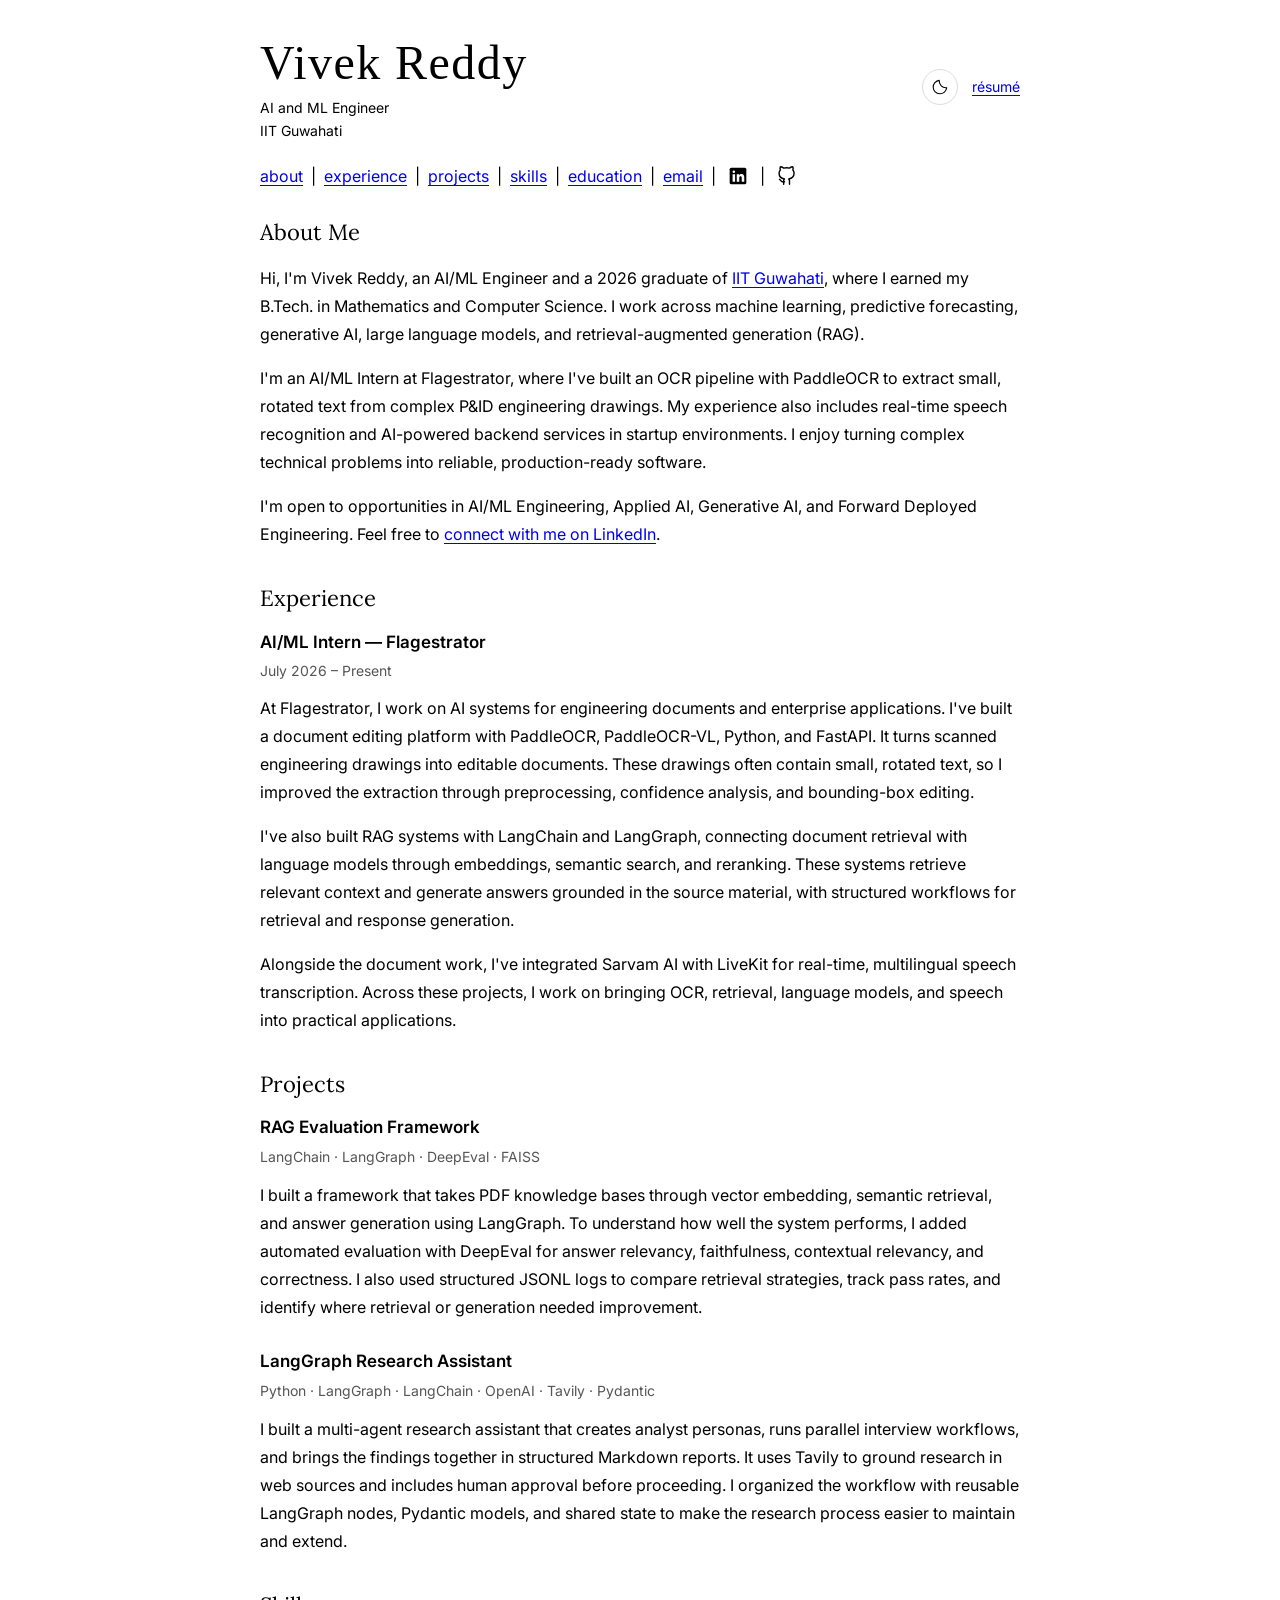
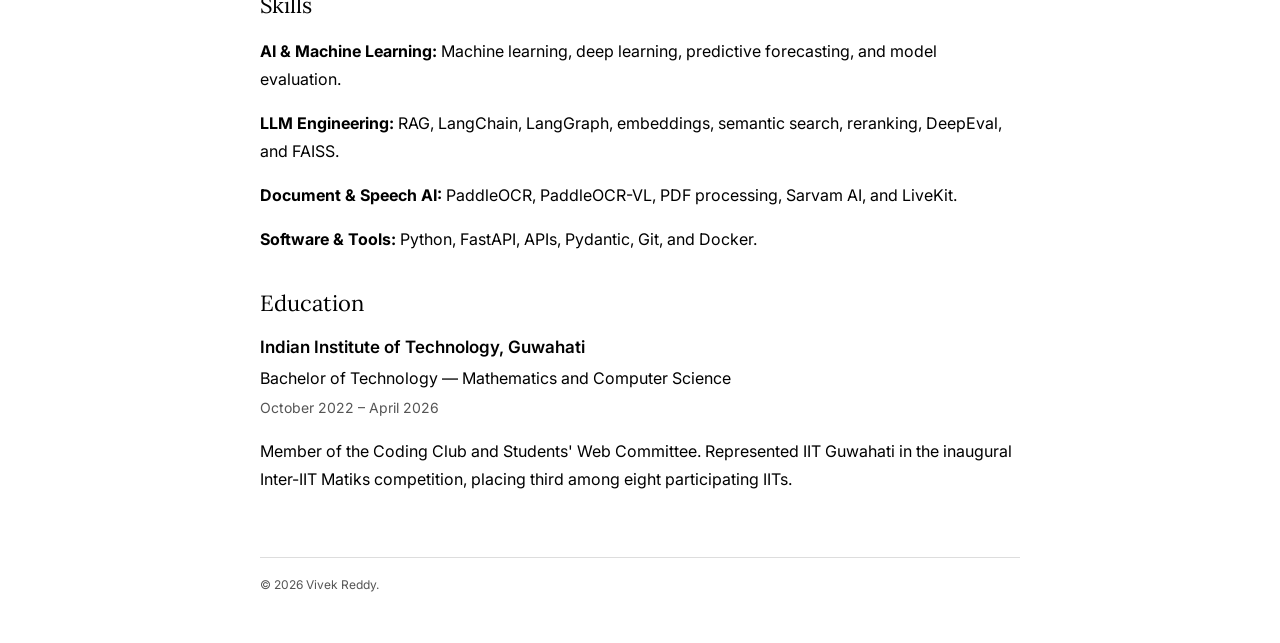
==== commit be196828: "Restore original portfolio and add concise skills section" ====
--- a/index.html
+++ b/index.html
@@ -2,30 +2,16 @@
 <html lang="en">
 <head>
   <meta charset="UTF-8" />
-  <link rel="canonical" href="https://v1vekreddy.github.io/" />
-  <meta property="og:type" content="website" />
-  <meta property="og:title" content="Vivek Reddy | Applied AI &amp; ML Engineer" />
-  <meta property="og:description" content="Engineering document intelligence, grounded LLM workflows, and real-time AI integrations. IIT Guwahati." />
-  <meta property="og:url" content="https://v1vekreddy.github.io/" />
-  <meta property="og:image" content="https://v1vekreddy.github.io/assets/social-preview.png" />
-  <meta property="og:image:width" content="1200" />
-  <meta property="og:image:height" content="630" />
-  <meta property="og:image:alt" content="Vivek Reddy — AI and ML Engineer, IIT Guwahati" />
-  <meta name="twitter:card" content="summary_large_image" />
-  <meta name="twitter:title" content="Vivek Reddy | Applied AI &amp; ML Engineer" />
-  <meta name="twitter:description" content="Document intelligence, grounded LLM workflows, and real-time AI integrations." />
-  <meta name="twitter:image" content="https://v1vekreddy.github.io/assets/social-preview.png" />
-  <link rel="icon" href="assets/favicon.svg" type="image/svg+xml" />
-  <script type="application/ld+json">{"@context":"https://schema.org","@type":"Person","name":"Vivek Reddy","url":"https://v1vekreddy.github.io/","jobTitle":"AI/ML Engineer","alumniOf":{"@type":"CollegeOrUniversity","name":"Indian Institute of Technology Guwahati"},"sameAs":["https://github.com/v1vekreddy","https://www.linkedin.com/in/vivek-reddy-7050603a9/"]}</script>
   <meta name="viewport" content="width=device-width, initial-scale=1.0" />
   <title>Vivek Reddy | AI and ML Engineer</title>
   <meta name="description" content="Vivek Reddy — AI/ML Engineer and IIT Guwahati graduate working on machine learning, generative AI, OCR, and AI-powered software." />
-  <link rel="preload" href="assets/fonts/name.woff2" as="font" type="font/woff2" crossorigin />
+  <link rel="preconnect" href="https://fonts.googleapis.com" />
+  <link rel="preconnect" href="https://fonts.gstatic.com" crossorigin />
+  <link href="https://fonts.googleapis.com/css2?family=IM+Fell+English+SC&family=Inter:wght@400;500;600&family=Lora:wght@400&display=swap" rel="stylesheet" />
   <script src="theme.js?v=theme-2"></script>
-  <link rel="stylesheet" href="profile.css?v=portfolio-20261112" />
+  <link rel="stylesheet" href="profile.css?v=restored-20261112" />
 </head>
 <body>
-  <a class="skip-link" href="#main-content">Skip to content</a>
   <header>
     <div class="profile">
       <div>
@@ -44,15 +30,13 @@
     <nav class="main-navigation" aria-label="Main navigation">
       <a href="#about">about</a>
       <span aria-hidden="true">|</span>
+      <a href="#experience">experience</a>
+      <span aria-hidden="true">|</span>
       <a href="#projects">projects</a>
-      <span aria-hidden="true">|</span>
-      <a href="#experience">experience</a>
       <span aria-hidden="true">|</span>
       <a href="#skills">skills</a>
       <span aria-hidden="true">|</span>
       <a href="#education">education</a>
-      <span aria-hidden="true">|</span>
-      <a href="#contact">contact</a>
       <span aria-hidden="true">|</span>
       <a href="mailto:vivekreddyiitg@gmail.com">email</a>
       <span aria-hidden="true">|</span>
@@ -72,90 +56,45 @@
     </nav>
   </header>
 
-  <main id="main-content" tabindex="-1">
-    <section id="about" class="hero-intro" aria-labelledby="intro-heading">
-      <p class="eyebrow">Applied AI · Machine learning · LLMs · Document intelligence</p>
-      <h2 id="intro-heading">Building AI systems that work beyond the prototype.</h2>
-      <p class="intro-lead">I build document-understanding workflows, retrieval systems, and real-time AI integrations. My focus is the engineering between a working model and useful software: inspectable outputs, application APIs, and evaluation.</p>
-      <p class="intro-background">Mathematics and Computer Science graduate, <a href="#education">IIT Guwahati</a>. Currently an AI/ML Intern at Flagestrator.</p>
-      <div class="hero-actions" aria-label="Explore my work and background">
-        <a class="action-link primary-action" href="#projects">View projects <span aria-hidden="true">↘</span></a>
-        <a class="action-link" href="https://drive.google.com/file/d/1ZKZkrltONeVqQ4238UbZ5IHSVpFeZGAL/view?usp=sharing" target="_blank" rel="noopener noreferrer">Open résumé <span aria-hidden="true">↗</span></a>
-        <a class="action-link" href="https://github.com/v1vekreddy" target="_blank" rel="noopener noreferrer">GitHub <span aria-hidden="true">↗</span></a>
-        <a class="action-link" href="https://www.linkedin.com/in/vivek-reddy-7050603a9/" target="_blank" rel="noopener noreferrer">LinkedIn <span aria-hidden="true">↗</span></a>
-      </div>
+  <main>
+    <section id="about" aria-label="About me">
+      <h2>About Me</h2>
+      <p>Hi, I'm Vivek Reddy, an AI/ML Engineer and a 2026 graduate of <a href="#education">IIT Guwahati</a>, where I earned my B.Tech. in Mathematics and Computer Science. I work across machine learning, predictive forecasting, generative AI, large language models, and retrieval-augmented generation (RAG).</p>
+      <p>I'm an AI/ML Intern at Flagestrator, where I've built an OCR pipeline with PaddleOCR to extract small, rotated text from complex P&amp;ID engineering drawings. My experience also includes real-time speech recognition and AI-powered backend services in startup environments. I enjoy turning complex technical problems into reliable, production-ready software.</p>
+      <p>I'm open to opportunities in AI/ML Engineering, Applied AI, Generative AI, and Forward Deployed Engineering. Feel free to <a href="https://www.linkedin.com/in/vivek-reddy-7050603a9/">connect with me on LinkedIn</a>.</p>
     </section>
 
-    <!-- PROJECTS_START -->
-    <section id="projects" aria-labelledby="projects-heading">
-      <div class="section-heading"><h2 id="projects-heading">Selected engineering work</h2><p>Document intelligence, grounded answers, and real-time AI workflows.</p></div>
-      <div class="featured-grid"><article class="project-entry featured-project">
-      <p class="project-meta">Document intelligence<span aria-hidden="true"> / </span><span>Company work</span></p>
-      <h3><a href="projects/engineering-drawing-ocr/">Engineering Drawing OCR Pipeline</a></h3>
-      <p class="project-summary">From small, rotated labels in P&amp;ID drawings to text that can be inspected and edited in a PDF workflow.</p>
-      <ol class="architecture-flow compact-flow" aria-label="Workflow architecture"><li><span>Engineering PDF / scan</span></li><li><span>Text + bounding boxes</span></li><li><span>Editable document</span></li></ol>
-      <p class="project-tools">Python · PaddleOCR · PaddleOCR-VL · FastAPI</p>
-      <div class="project-links"><a href="projects/engineering-drawing-ocr/">Read case study <span aria-hidden="true">→</span></a></div>
-    </article><article class="project-entry featured-project">
-      <p class="project-meta">LLM engineering<span aria-hidden="true"> / </span><span>Open source</span></p>
-      <h3><a href="projects/self-rag/">Self-RAG: Grounded Answers</a></h3>
-      <p class="project-summary">A LangGraph pipeline that decides when to retrieve, checks grounding, and bounds its revision and query-rewrite loops.</p>
-      <ol class="architecture-flow compact-flow" aria-label="Workflow architecture"><li><span>Question + documents</span></li><li><span>Retrieve + filter</span></li><li><span>Answer / bounded retry</span></li></ol>
-      <p class="project-tools">LangGraph · LangChain · FAISS · Pydantic · Gradio</p>
-      <div class="project-links"><a href="projects/self-rag/">Read case study <span aria-hidden="true">→</span></a><a href="https://github.com/v1vekreddy/self-rag" target="_blank" rel="noopener noreferrer">GitHub repository ↗</a></div>
-    </article></div>
-      <div class="project-list"><article class="project-entry project-row">
-      <p class="project-meta">Evaluation<span aria-hidden="true"> / </span><span>Personal project</span></p>
-      <h3><a href="projects/rag-evaluation/">RAG Evaluation Framework</a></h3>
-      <p class="project-summary">An end-to-end PDF retrieval workflow with quality checks and structured experiment logs, beyond a plausible-looking answer.</p>
-
-      <p class="project-tools">LangChain · LangGraph · DeepEval · FAISS</p>
-      <div class="project-links"><a href="projects/rag-evaluation/">Read case study <span aria-hidden="true">→</span></a></div>
-    </article><article class="project-entry project-row">
-      <p class="project-meta">Real-time AI<span aria-hidden="true"> / </span><span>Company work</span></p>
-      <h3><a href="projects/realtime-transcription/">Real-Time Speech Transcription</a></h3>
-      <p class="project-summary">Connecting live audio to multilingual speech recognition through Sarvam AI and LiveKit.</p>
-
-      <p class="project-tools">Sarvam AI · LiveKit · Python</p>
-      <div class="project-links"><a href="projects/realtime-transcription/">Read case study <span aria-hidden="true">→</span></a></div>
-    </article><article class="project-entry project-row">
-      <p class="project-meta">Agent workflows<span aria-hidden="true"> / </span><span>Personal project</span></p>
-      <h3><a href="projects/langgraph-research/">LangGraph Research Assistant</a></h3>
-      <p class="project-summary">Parallel analyst interviews, web-grounded retrieval, and human approval inside a stateful research workflow.</p>
-
-      <p class="project-tools">Python · LangGraph · LangChain · Tavily · Pydantic</p>
-      <div class="project-links"><a href="projects/langgraph-research/">Read case study <span aria-hidden="true">→</span></a></div>
-    </article><article class="project-entry project-row">
-      <p class="project-meta">QA automation<span aria-hidden="true"> / </span><span>Company work · overview only</span></p>
-      <h3><a href="projects/qa-automation/">AI-Powered QA Automation Agent</a></h3>
-      <p class="project-summary">Company work in AI-powered QA automation. Implementation details and results are not published in this portfolio.</p>
-
-
-      <div class="project-links"><a href="projects/qa-automation/">Project overview <span aria-hidden="true">→</span></a></div>
-    </article></div>
-    </section>
-    <!-- PROJECTS_END -->
-
     <section id="experience" aria-labelledby="experience-heading">
-      <div class="section-heading"><h2 id="experience-heading">Experience</h2><p>From requirements to integrated AI workflows.</p></div>
+      <h2 id="experience-heading">Experience</h2>
       <article class="experience-entry">
-        <div class="experience-heading"><h3>AI/ML Intern — Flagestrator</h3><p class="entry-date">July 2026 – Present</p></div>
-        <p>I built an engineering-document editing workflow around PaddleOCR, PaddleOCR-VL, and FastAPI. The work went beyond extracting text: small, rotated labels needed preprocessing, confidence analysis, and bounding boxes that could support editing in context.</p>
-        <p>I also integrated Sarvam AI with LiveKit for real-time multilingual transcription and built RAG workflows with LangChain and LangGraph. Across these systems, my contribution connects model behavior to backend services and application APIs.</p>
-        <p class="experience-evidence"><a href="projects/engineering-drawing-ocr/">Document intelligence case study</a><span aria-hidden="true"> · </span><a href="projects/realtime-transcription/">Speech integration case study</a></p>
+        <h3>AI/ML Intern &mdash; Flagestrator</h3>
+        <p class="entry-date">July 2026 &ndash; Present</p>
+        <p>At Flagestrator, I work on AI systems for engineering documents and enterprise applications. I've built a document editing platform with PaddleOCR, PaddleOCR-VL, Python, and FastAPI. It turns scanned engineering drawings into editable documents. These drawings often contain small, rotated text, so I improved the extraction through preprocessing, confidence analysis, and bounding-box editing.</p>
+        <p>I've also built RAG systems with LangChain and LangGraph, connecting document retrieval with language models through embeddings, semantic search, and reranking. These systems retrieve relevant context and generate answers grounded in the source material, with structured workflows for retrieval and response generation.</p>
+        <p>Alongside the document work, I've integrated Sarvam AI with LiveKit for real-time, multilingual speech transcription. Across these projects, I work on bringing OCR, retrieval, language models, and speech into practical applications.</p>
       </article>
     </section>
 
-
+    <section id="projects" aria-labelledby="projects-heading">
+      <h2 id="projects-heading">Projects</h2>
+      <article class="project-entry">
+        <h3>RAG Evaluation Framework</h3>
+        <p class="project-tools">LangChain &middot; LangGraph &middot; DeepEval &middot; FAISS</p>
+        <p>I built a framework that takes PDF knowledge bases through vector embedding, semantic retrieval, and answer generation using LangGraph. To understand how well the system performs, I added automated evaluation with DeepEval for answer relevancy, faithfulness, contextual relevancy, and correctness. I also used structured JSONL logs to compare retrieval strategies, track pass rates, and identify where retrieval or generation needed improvement.</p>
+      </article>
+      <article class="project-entry">
+        <h3>LangGraph Research Assistant</h3>
+        <p class="project-tools">Python &middot; LangGraph &middot; LangChain &middot; OpenAI &middot; Tavily &middot; Pydantic</p>
+        <p>I built a multi-agent research assistant that creates analyst personas, runs parallel interview workflows, and brings the findings together in structured Markdown reports. It uses Tavily to ground research in web sources and includes human approval before proceeding. I organized the workflow with reusable LangGraph nodes, Pydantic models, and shared state to make the research process easier to maintain and extend.</p>
+      </article>
+    </section>
 
     <section id="skills" aria-labelledby="skills-heading">
-      <div class="section-heading"><h2 id="skills-heading">Skills in context</h2><p>Tools and methods demonstrated in the work above.</p></div>
-      <dl class="skills-list">
-        <div><dt>AI &amp; machine learning</dt><dd>Machine learning, deep learning, forecasting, model evaluation</dd></div>
-        <div><dt>LLM engineering</dt><dd>RAG, LangChain, LangGraph, grounding checks, DeepEval, FAISS</dd></div>
-        <div><dt>Document intelligence</dt><dd>OCR, PaddleOCR, PaddleOCR-VL, PDF processing, bounding-box editing</dd></div>
-        <div><dt>Backend &amp; integration</dt><dd>Python, FastAPI, APIs, Pydantic, LiveKit, Git, Docker</dd></div>
-      </dl>
+      <h2 id="skills-heading">Skills</h2>
+      <p><strong>AI &amp; Machine Learning:</strong> Machine learning, deep learning, predictive forecasting, and model evaluation.</p>
+      <p><strong>LLM Engineering:</strong> RAG, LangChain, LangGraph, embeddings, semantic search, reranking, DeepEval, and FAISS.</p>
+      <p><strong>Document &amp; Speech AI:</strong> PaddleOCR, PaddleOCR-VL, PDF processing, Sarvam AI, and LiveKit.</p>
+      <p><strong>Software &amp; Tools:</strong> Python, FastAPI, APIs, Pydantic, Git, and Docker.</p>
     </section>
 
     <section id="education" aria-labelledby="education-heading">
@@ -166,12 +105,6 @@
       <p>Member of the Coding Club and Students' Web Committee. Represented IIT Guwahati in the inaugural Inter-IIT Matiks competition, placing third among eight participating IITs.</p>
     </section>
 
-    <section id="contact" class="contact-section" aria-labelledby="contact-heading">
-      <h2 id="contact-heading">Let’s talk engineering.</h2>
-      <p>Open to AI/ML Engineering, Applied AI, Generative AI, and Forward Deployed Engineering opportunities.</p>
-      <div class="contact-links"><a href="mailto:vivekreddyiitg@gmail.com">vivekreddyiitg@gmail.com</a><a href="https://github.com/v1vekreddy">GitHub</a><a href="https://www.linkedin.com/in/vivek-reddy-7050603a9/">LinkedIn</a><a href="https://drive.google.com/file/d/1ZKZkrltONeVqQ4238UbZ5IHSVpFeZGAL/view?usp=sharing" target="_blank" rel="noopener noreferrer">Résumé ↗</a></div>
-      <p class="small-note">The résumé opens in Google Drive, where you can view or download it.</p>
-    </section>
   </main>
 
   <footer>
--- a/profile.css
+++ b/profile.css
@@ -1,7 +1,3 @@
-@font-face { font-family: "IM Fell English SC"; src: url("assets/fonts/name.woff2") format("woff2"); font-weight: 400; font-style: normal; font-display: swap; }
-@font-face { font-family: "Inter"; src: url("assets/fonts/body.woff2") format("woff2"); font-weight: 400 600; font-style: normal; font-display: swap; }
-@font-face { font-family: "Lora"; src: url("assets/fonts/heading.woff2") format("woff2"); font-weight: 400; font-style: normal; font-display: swap; }
-
 :root {
   color-scheme: light;
   --background: #ffffff;
@@ -274,100 +270,3 @@
   .theme-toggle { display: none !important; }
   :root[data-theme="dark"] { --background: #fff; --text: #000; --heading: #000; --muted: #555; --link: #0000ee; }
 }
-
-/* Portfolio refinements: reuse the original palette, typography, and theme. */
-body { max-width: 960px; padding-top: 44px; line-height: 1.75; }
-.main-navigation { gap: 8px 12px; }
-.main-navigation > a { min-height: 36px; display: inline-flex; align-items: center; }
-.skip-link { position: fixed; top: 12px; left: 12px; z-index: 20; padding: 8px 14px; background: var(--background); border: 1px solid var(--border); transform: translateY(-180%); }
-.skip-link:focus { transform: translateY(0); }
-main:focus { outline: none; }
-.hero-intro { margin-top: 36px; padding-bottom: 36px; border-bottom: 1px solid var(--border); }
-.eyebrow { color: var(--muted); font-size: 12px; line-height: 1.7; letter-spacing: .035em; }
-.hero-intro h2 { margin: 14px 0 18px; font-size: clamp(26px, 3.2vw, 34px); line-height: 1.35; max-width: 25ch; letter-spacing: -.5px; }
-.intro-lead { max-width: 72ch; color: var(--text); }
-.intro-background { font-size: 14px; color: var(--muted); }
-.hero-actions { display: flex; flex-wrap: wrap; gap: 10px; margin-top: 24px; }
-.action-link { display: inline-flex; align-items: center; justify-content: center; gap: 13px; padding: 8px 13px; min-height: 44px; font-size: 13px; border: 1px solid var(--border); border-radius: 4px; background: var(--surface); text-decoration: none; }
-.primary-action { border-color: var(--link); }
-.action-link:hover { background: var(--hover); }
-main > section + section { margin-top: 44px; }
-.section-heading { margin-bottom: 22px; }
-.section-heading h2 { margin-bottom: 6px; }
-.section-heading > p { color: var(--muted); font-size: 14px; }
-.featured-grid { display: grid; grid-template-columns: repeat(2, minmax(0, 1fr)); gap: 20px; }
-.featured-project { border: 1px solid var(--border); padding: 23px; border-radius: 5px; background: var(--surface); display: flex; flex-direction: column; min-width: 0; transition: border-color 180ms ease, transform 180ms ease; }
-.featured-project:hover { border-color: var(--link); transform: translateY(-2px); }
-.featured-grid .project-entry + .project-entry { margin-top: 0; }
-.project-meta { color: var(--muted); font-size: 11px; line-height: 1.6; margin-bottom: 12px; }
-.project-meta > span:last-child { white-space: normal; }
-.project-entry h3 { font-family: "Lora", Georgia, serif; font-weight: 400; font-size: 21px; line-height: 1.4; margin-bottom: 12px; }
-.project-entry h3 a { color: var(--heading); text-decoration-color: var(--border); }
-.project-entry h3 a:hover { text-decoration-color: var(--link); background: none; }
-.project-summary { font-size: 14px; line-height: 1.85; }
-.project-entry .project-tools { font-size: 12px; margin: 16px 0; line-height: 1.8; }
-.project-links { display: flex; flex-wrap: wrap; gap: 10px 20px; font-size: 13px; margin-top: auto; padding-top: 12px; }
-.project-links a { min-height: 32px; display: inline-flex; align-items: center; gap: 6px; }
-.project-list { margin-top: 30px; }
-.project-row { padding: 22px 0; border-top: 1px solid var(--border); }
-.project-list .project-entry + .project-entry { margin-top: 0; }
-.project-row h3 { font-size: 20px; }
-.project-row .project-summary { max-width: 74ch; }
-.project-row .project-meta { margin-bottom: 7px; }
-.project-row .project-links { padding-top: 0; }
-.architecture-flow { list-style: none; padding: 0; margin: 25px 0; display: flex; align-items: stretch; gap: 17px; flex-wrap: wrap; }
-.architecture-flow li { position: relative; display: flex; align-items: center; justify-content: center; text-align: center; flex: 1 1 110px; padding: 10px 8px; border: 1px solid var(--border); border-radius: 3px; background: var(--hover); font-size: 12px; line-height: 1.5; min-width: 0; }
-.architecture-flow li:not(:last-child)::after { content: '→'; position: absolute; right: -15px; color: var(--muted); }
-.compact-flow { margin: 20px 0 6px; gap: 13px; }
-.compact-flow li { font-size: 11px; flex: 1 1 65px; padding: 9px 5px; }
-.compact-flow li:not(:last-child)::after { right: -12px; }
-.experience-heading { display: flex; justify-content: space-between; align-items: baseline; flex-wrap: wrap; gap: 4px 20px; margin-bottom: 16px; }
-.experience-heading .entry-date { margin: 0; }
-.experience-entry > p { max-width: 74ch; }
-.experience-evidence { font-size: 13px; }
-.skills-list { margin: 0; }
-.skills-list > div { display: grid; grid-template-columns: 210px 1fr; gap: 20px; padding: 14px 0; border-top: 1px solid var(--border); font-size: 14px; }
-.skills-list dt { font-weight: 500; }
-.skills-list dd { color: var(--muted); margin: 0; line-height: 1.9; }
-.contact-section { padding-top: 30px; border-top: 1px solid var(--border); }
-.contact-section > p { max-width: 72ch; }
-.contact-links { display: flex; flex-wrap: wrap; gap: 6px 22px; margin-top: 14px; }
-.contact-links a { display: inline-flex; align-items: center; min-height: 40px; font-size: 14px; overflow-wrap: anywhere; }
-.small-note { font-size: 12px; color: var(--muted); margin-top: 8px; }
-.site-name { color: var(--heading); font-family: "IM Fell English SC", Garamond, serif; font-size: 31px; text-decoration: none; }
-.case-header { margin: 36px 0; padding-bottom: 27px; border-bottom: 1px solid var(--border); }
-.case-header h1 { font-family: "Lora", Georgia, serif; font-size: clamp(27px, 4vw, 36px); letter-spacing: -.5px; line-height: 1.4; margin: 12px 0 18px; }
-.case-header .intro-lead { font-size: 17px; }
-.case-study section { margin-top: 34px; }
-.case-study section > p { max-width: 76ch; }
-.architecture-figure { margin: 24px 0 0; }
-.architecture-figure figcaption { font-size: 12px; color: var(--muted); }
-.case-points { padding-left: 22px; }
-.case-points li + li { margin-top: 12px; }
-.case-columns { display: grid; grid-template-columns: 1fr 1fr; gap: 32px; }
-.case-columns p { font-size: 14px; }
-.case-source-links { display: flex; flex-wrap: wrap; gap: 10px; margin-top: 20px; }
-.company-note { border-left: 2px solid var(--border); padding-left: 22px; }
-.company-note p + p { margin-top: 16px; }
-@media (max-width: 680px) {
-  body { padding: 25px 20px 32px; }
-  .hero-intro { margin-top: 26px; padding-bottom: 28px; }
-  .hero-intro h2 { font-size: 28px; }
-  .hero-actions { gap: 8px; }
-  .action-link { padding: 8px 11px; }
-  .featured-grid { grid-template-columns: 1fr; }
-  .featured-project { padding: 21px; }
-  .skills-list > div { grid-template-columns: 1fr; gap: 3px; }
-  .case-columns { grid-template-columns: 1fr; gap: 28px; }
-  .architecture-flow { flex-direction: column; gap: 21px; }
-  .architecture-flow li { flex: auto; padding: 12px; }
-  .architecture-flow li:not(:last-child)::after { content: '↓'; right: auto; bottom: -21px; }
-  .compact-flow { flex-direction: row; gap: 13px; }
-  .compact-flow li { flex: 1; padding: 10px 5px; }
-  .compact-flow li:not(:last-child)::after { content: '→'; right: -12px; bottom: auto; }
-  .contact-links { gap: 5px 18px; }
-}
-@media (prefers-reduced-motion: reduce) {
-  .featured-project { transition: none; }
-  .featured-project:hover { transform: none; }
-}
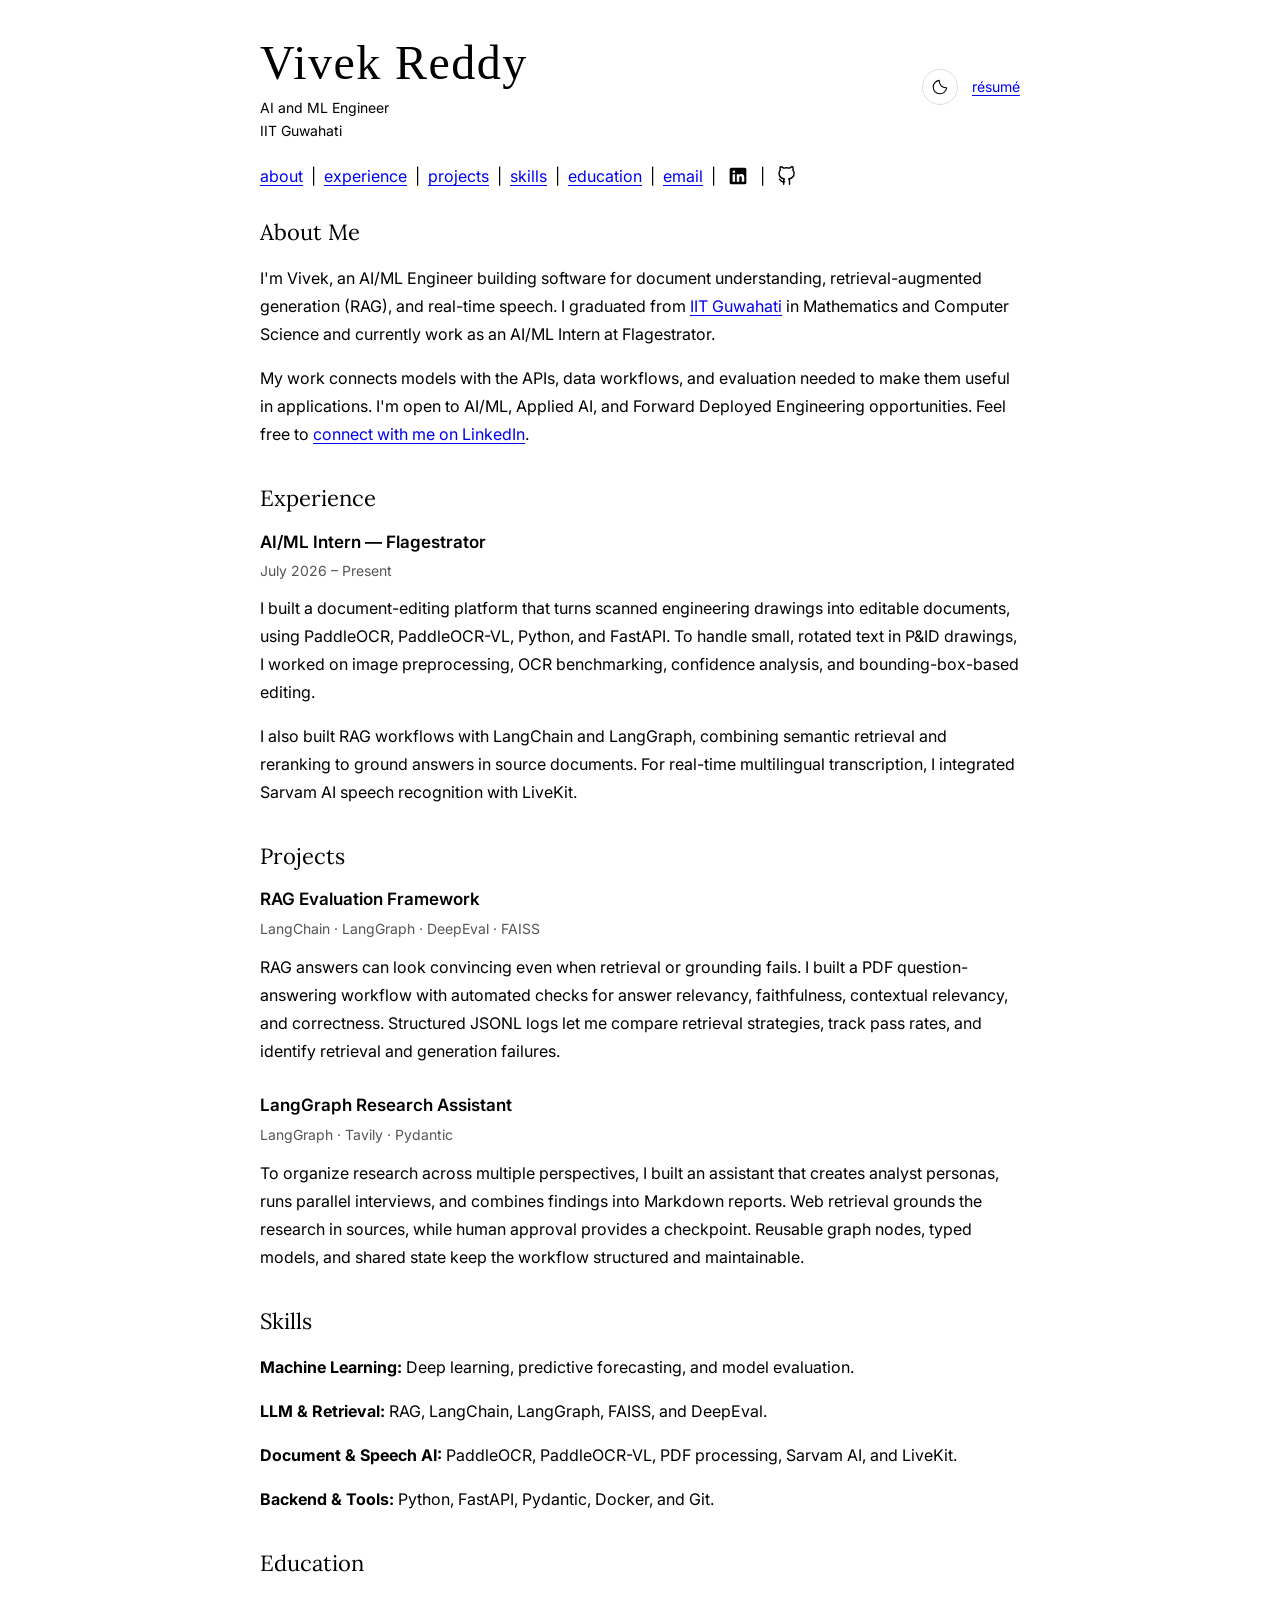
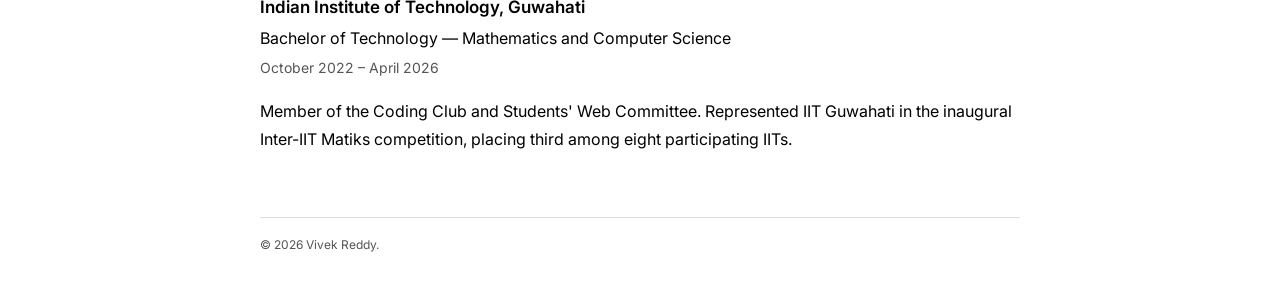
==== commit 5d870121: "Tighten portfolio copy and improve touch navigation" ====
--- a/index.html
+++ b/index.html
@@ -9,7 +9,7 @@
   <link rel="preconnect" href="https://fonts.gstatic.com" crossorigin />
   <link href="https://fonts.googleapis.com/css2?family=IM+Fell+English+SC&family=Inter:wght@400;500;600&family=Lora:wght@400&display=swap" rel="stylesheet" />
   <script src="theme.js?v=theme-2"></script>
-  <link rel="stylesheet" href="profile.css?v=restored-20261112" />
+  <link rel="stylesheet" href="profile.css?v=refined-20261112" />
 </head>
 <body>
   <header>
@@ -59,9 +59,8 @@
   <main>
     <section id="about" aria-label="About me">
       <h2>About Me</h2>
-      <p>Hi, I'm Vivek Reddy, an AI/ML Engineer and a 2026 graduate of <a href="#education">IIT Guwahati</a>, where I earned my B.Tech. in Mathematics and Computer Science. I work across machine learning, predictive forecasting, generative AI, large language models, and retrieval-augmented generation (RAG).</p>
-      <p>I'm an AI/ML Intern at Flagestrator, where I've built an OCR pipeline with PaddleOCR to extract small, rotated text from complex P&amp;ID engineering drawings. My experience also includes real-time speech recognition and AI-powered backend services in startup environments. I enjoy turning complex technical problems into reliable, production-ready software.</p>
-      <p>I'm open to opportunities in AI/ML Engineering, Applied AI, Generative AI, and Forward Deployed Engineering. Feel free to <a href="https://www.linkedin.com/in/vivek-reddy-7050603a9/">connect with me on LinkedIn</a>.</p>
+      <p>I'm Vivek, an AI/ML Engineer building software for document understanding, retrieval-augmented generation (RAG), and real-time speech. I graduated from <a href="#education">IIT Guwahati</a> in Mathematics and Computer Science and currently work as an AI/ML Intern at Flagestrator.</p>
+      <p>My work connects models with the APIs, data workflows, and evaluation needed to make them useful in applications. I'm open to AI/ML, Applied AI, and Forward Deployed Engineering opportunities. Feel free to <a href="https://www.linkedin.com/in/vivek-reddy-7050603a9/">connect with me on LinkedIn</a>.</p>
     </section>
 
     <section id="experience" aria-labelledby="experience-heading">
@@ -69,9 +68,8 @@
       <article class="experience-entry">
         <h3>AI/ML Intern &mdash; Flagestrator</h3>
         <p class="entry-date">July 2026 &ndash; Present</p>
-        <p>At Flagestrator, I work on AI systems for engineering documents and enterprise applications. I've built a document editing platform with PaddleOCR, PaddleOCR-VL, Python, and FastAPI. It turns scanned engineering drawings into editable documents. These drawings often contain small, rotated text, so I improved the extraction through preprocessing, confidence analysis, and bounding-box editing.</p>
-        <p>I've also built RAG systems with LangChain and LangGraph, connecting document retrieval with language models through embeddings, semantic search, and reranking. These systems retrieve relevant context and generate answers grounded in the source material, with structured workflows for retrieval and response generation.</p>
-        <p>Alongside the document work, I've integrated Sarvam AI with LiveKit for real-time, multilingual speech transcription. Across these projects, I work on bringing OCR, retrieval, language models, and speech into practical applications.</p>
+        <p>I built a document-editing platform that turns scanned engineering drawings into editable documents, using PaddleOCR, PaddleOCR-VL, Python, and FastAPI. To handle small, rotated text in P&amp;ID drawings, I worked on image preprocessing, OCR benchmarking, confidence analysis, and bounding-box-based editing.</p>
+        <p>I also built RAG workflows with LangChain and LangGraph, combining semantic retrieval and reranking to ground answers in source documents. For real-time multilingual transcription, I integrated Sarvam AI speech recognition with LiveKit.</p>
       </article>
     </section>
 
@@ -80,21 +78,21 @@
       <article class="project-entry">
         <h3>RAG Evaluation Framework</h3>
         <p class="project-tools">LangChain &middot; LangGraph &middot; DeepEval &middot; FAISS</p>
-        <p>I built a framework that takes PDF knowledge bases through vector embedding, semantic retrieval, and answer generation using LangGraph. To understand how well the system performs, I added automated evaluation with DeepEval for answer relevancy, faithfulness, contextual relevancy, and correctness. I also used structured JSONL logs to compare retrieval strategies, track pass rates, and identify where retrieval or generation needed improvement.</p>
+        <p>RAG answers can look convincing even when retrieval or grounding fails. I built a PDF question-answering workflow with automated checks for answer relevancy, faithfulness, contextual relevancy, and correctness. Structured JSONL logs let me compare retrieval strategies, track pass rates, and identify retrieval and generation failures.</p>
       </article>
       <article class="project-entry">
         <h3>LangGraph Research Assistant</h3>
-        <p class="project-tools">Python &middot; LangGraph &middot; LangChain &middot; OpenAI &middot; Tavily &middot; Pydantic</p>
-        <p>I built a multi-agent research assistant that creates analyst personas, runs parallel interview workflows, and brings the findings together in structured Markdown reports. It uses Tavily to ground research in web sources and includes human approval before proceeding. I organized the workflow with reusable LangGraph nodes, Pydantic models, and shared state to make the research process easier to maintain and extend.</p>
+        <p class="project-tools">LangGraph &middot; Tavily &middot; Pydantic</p>
+        <p>To organize research across multiple perspectives, I built an assistant that creates analyst personas, runs parallel interviews, and combines findings into Markdown reports. Web retrieval grounds the research in sources, while human approval provides a checkpoint. Reusable graph nodes, typed models, and shared state keep the workflow structured and maintainable.</p>
       </article>
     </section>
 
     <section id="skills" aria-labelledby="skills-heading">
       <h2 id="skills-heading">Skills</h2>
-      <p><strong>AI &amp; Machine Learning:</strong> Machine learning, deep learning, predictive forecasting, and model evaluation.</p>
-      <p><strong>LLM Engineering:</strong> RAG, LangChain, LangGraph, embeddings, semantic search, reranking, DeepEval, and FAISS.</p>
+      <p><strong>Machine Learning:</strong> Deep learning, predictive forecasting, and model evaluation.</p>
+      <p><strong>LLM &amp; Retrieval:</strong> RAG, LangChain, LangGraph, FAISS, and DeepEval.</p>
       <p><strong>Document &amp; Speech AI:</strong> PaddleOCR, PaddleOCR-VL, PDF processing, Sarvam AI, and LiveKit.</p>
-      <p><strong>Software &amp; Tools:</strong> Python, FastAPI, APIs, Pydantic, Git, and Docker.</p>
+      <p><strong>Backend &amp; Tools:</strong> Python, FastAPI, Pydantic, Docker, and Git.</p>
     </section>
 
     <section id="education" aria-labelledby="education-heading">
--- a/profile.css
+++ b/profile.css
@@ -105,6 +105,16 @@
 }
 
 @media (pointer: coarse) {
+  .main-navigation > a {
+    display: inline-flex;
+    align-items: center;
+    min-height: 44px;
+  }
+
+  .main-navigation > span {
+    display: none;
+  }
+
   .main-navigation .social-icon {
     width: 44px;
     height: 44px;
@@ -258,6 +268,9 @@
   cursor: pointer;
 }
 .theme-toggle[hidden], .sun-icon { display: none; }
+@media (pointer: coarse) {
+  .theme-toggle { width: 44px; height: 44px; }
+}
 .theme-toggle:hover { background: var(--hover); }
 .theme-toggle:focus-visible { outline: 2px solid var(--link); outline-offset: 4px; }
 [data-theme="dark"] .moon-icon { display: none; }
